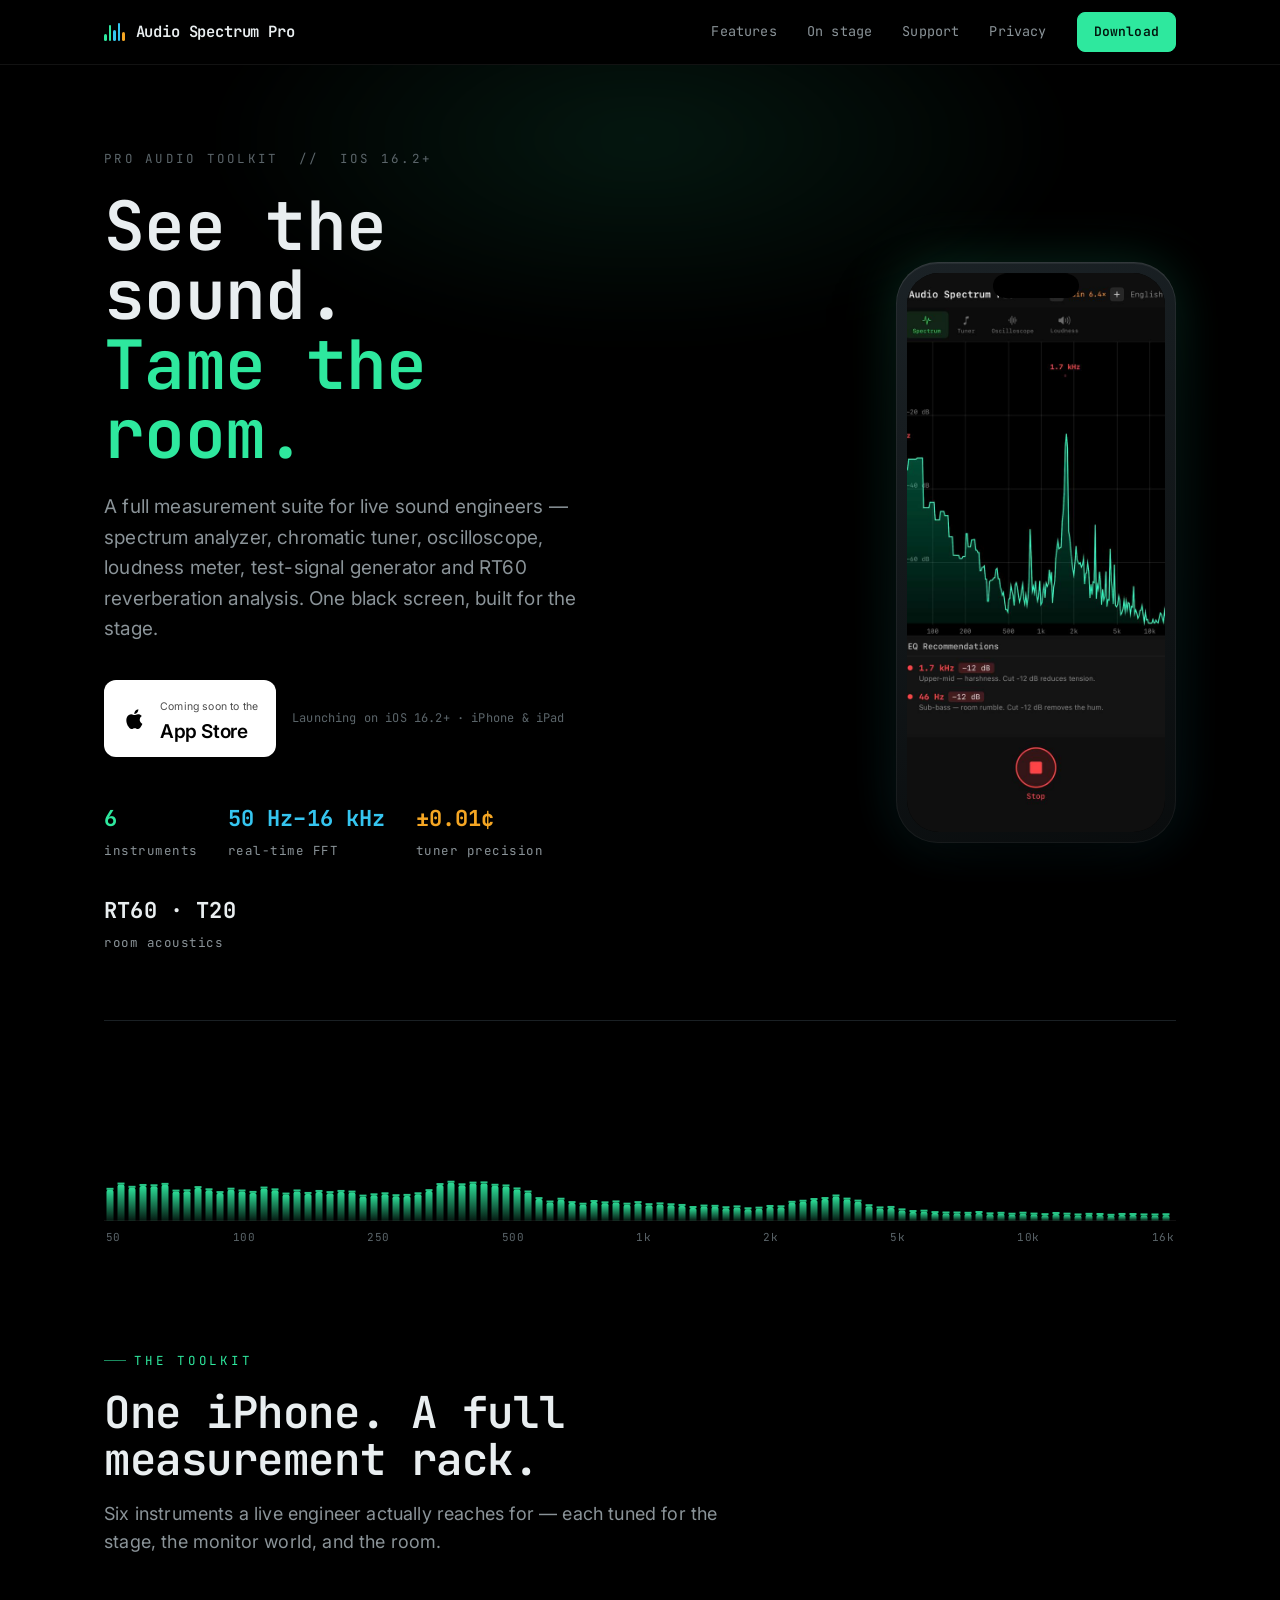
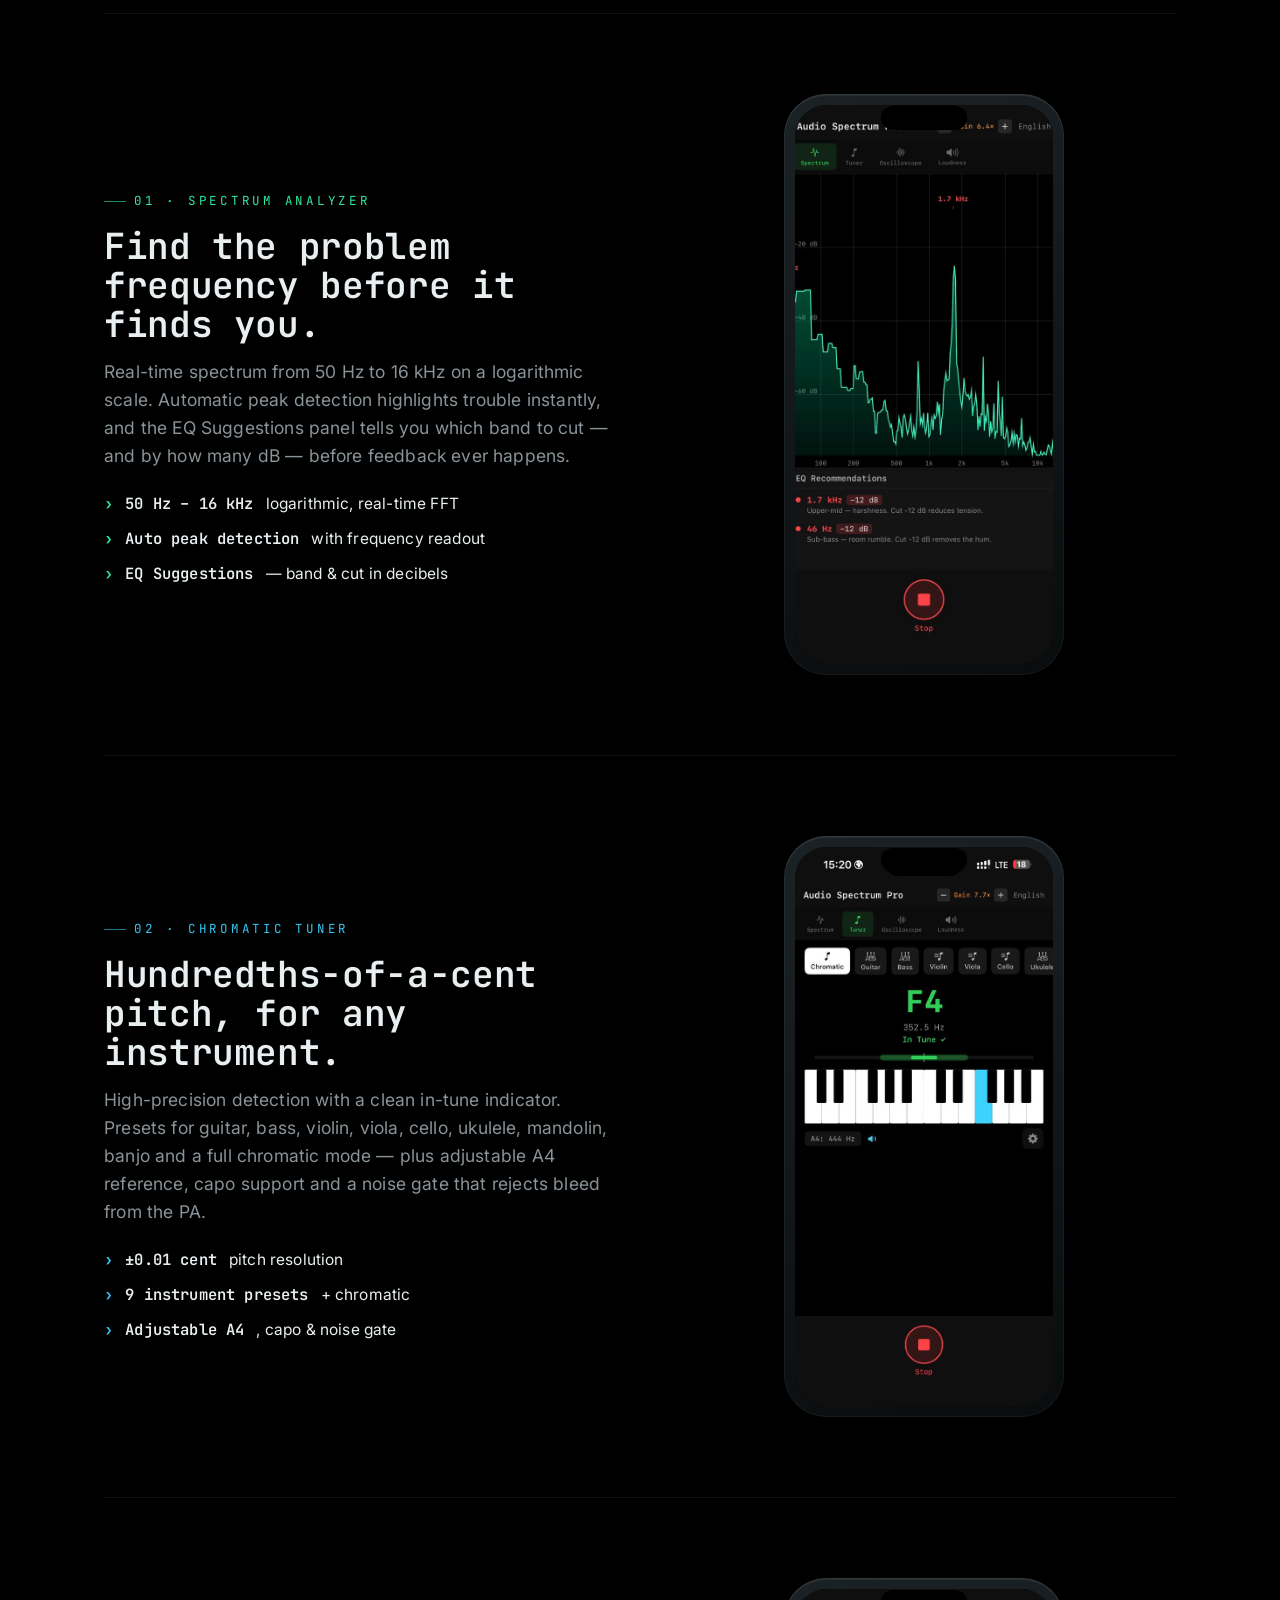
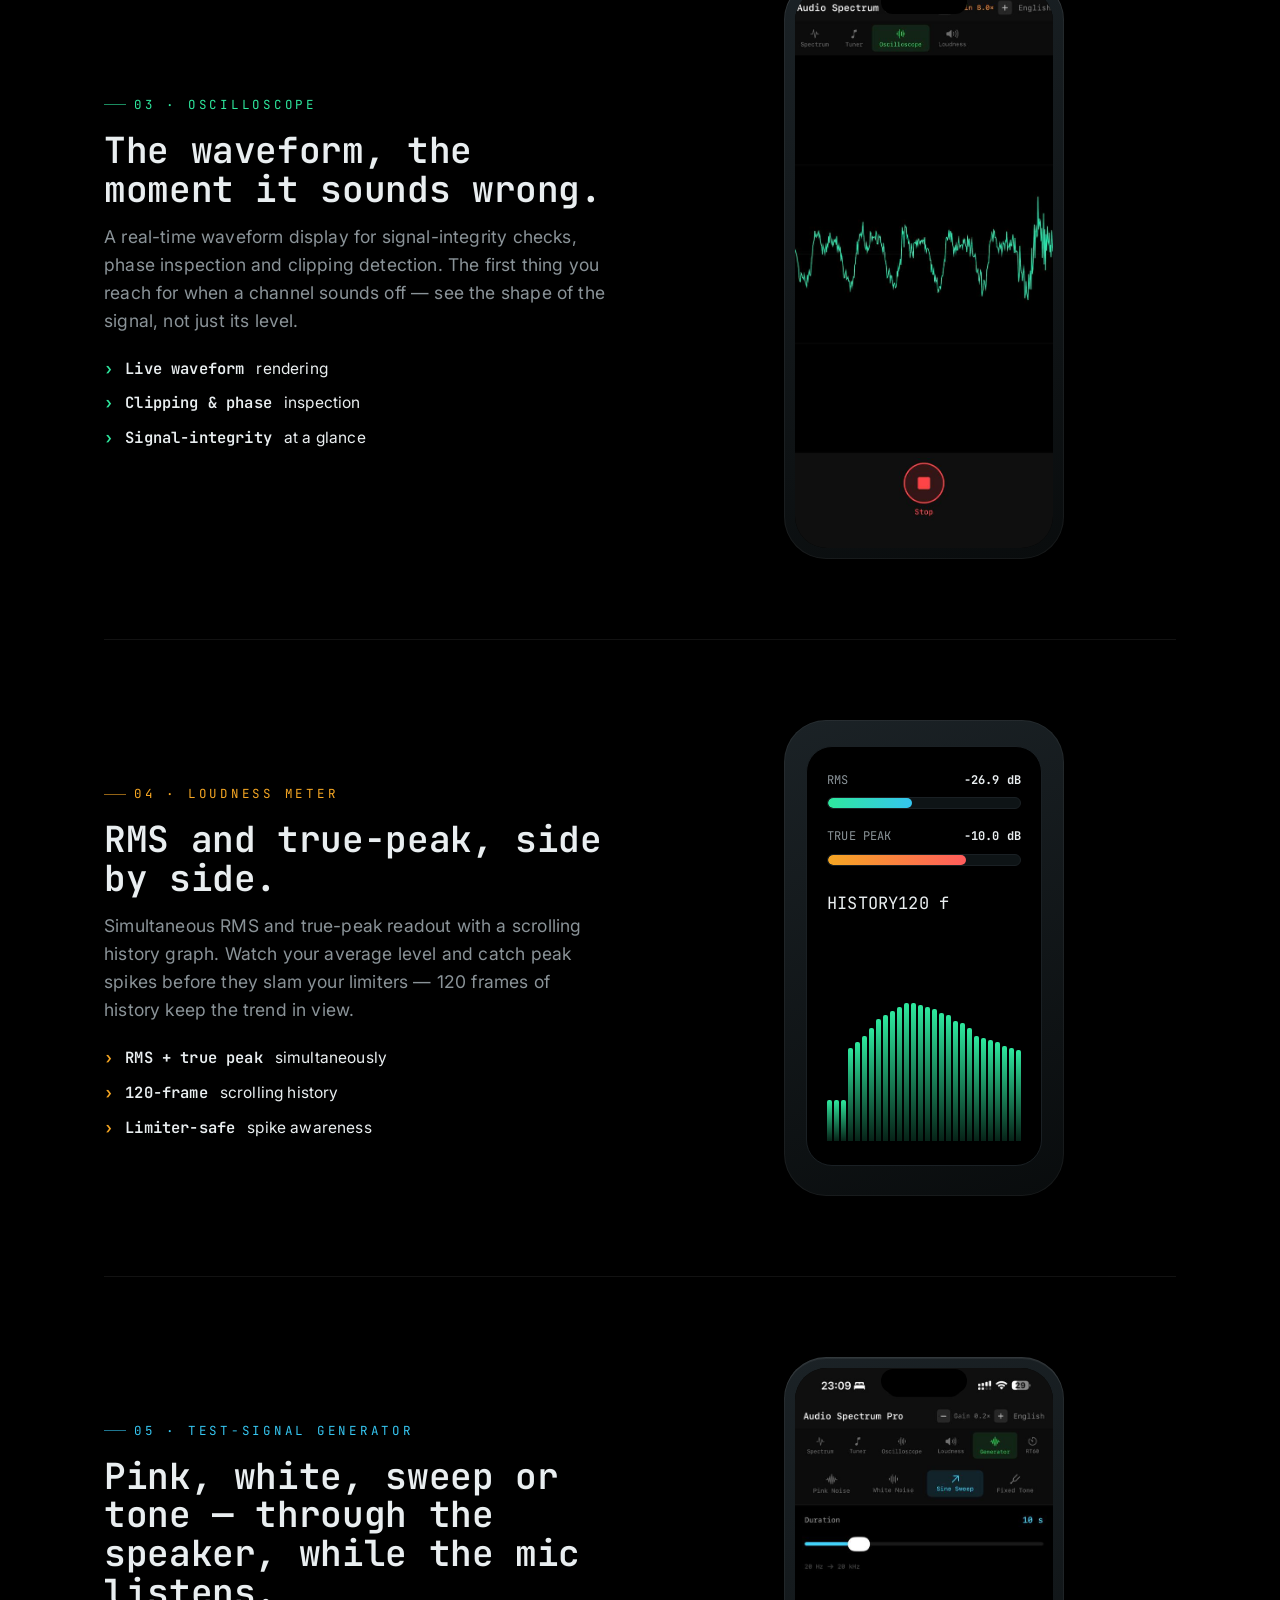
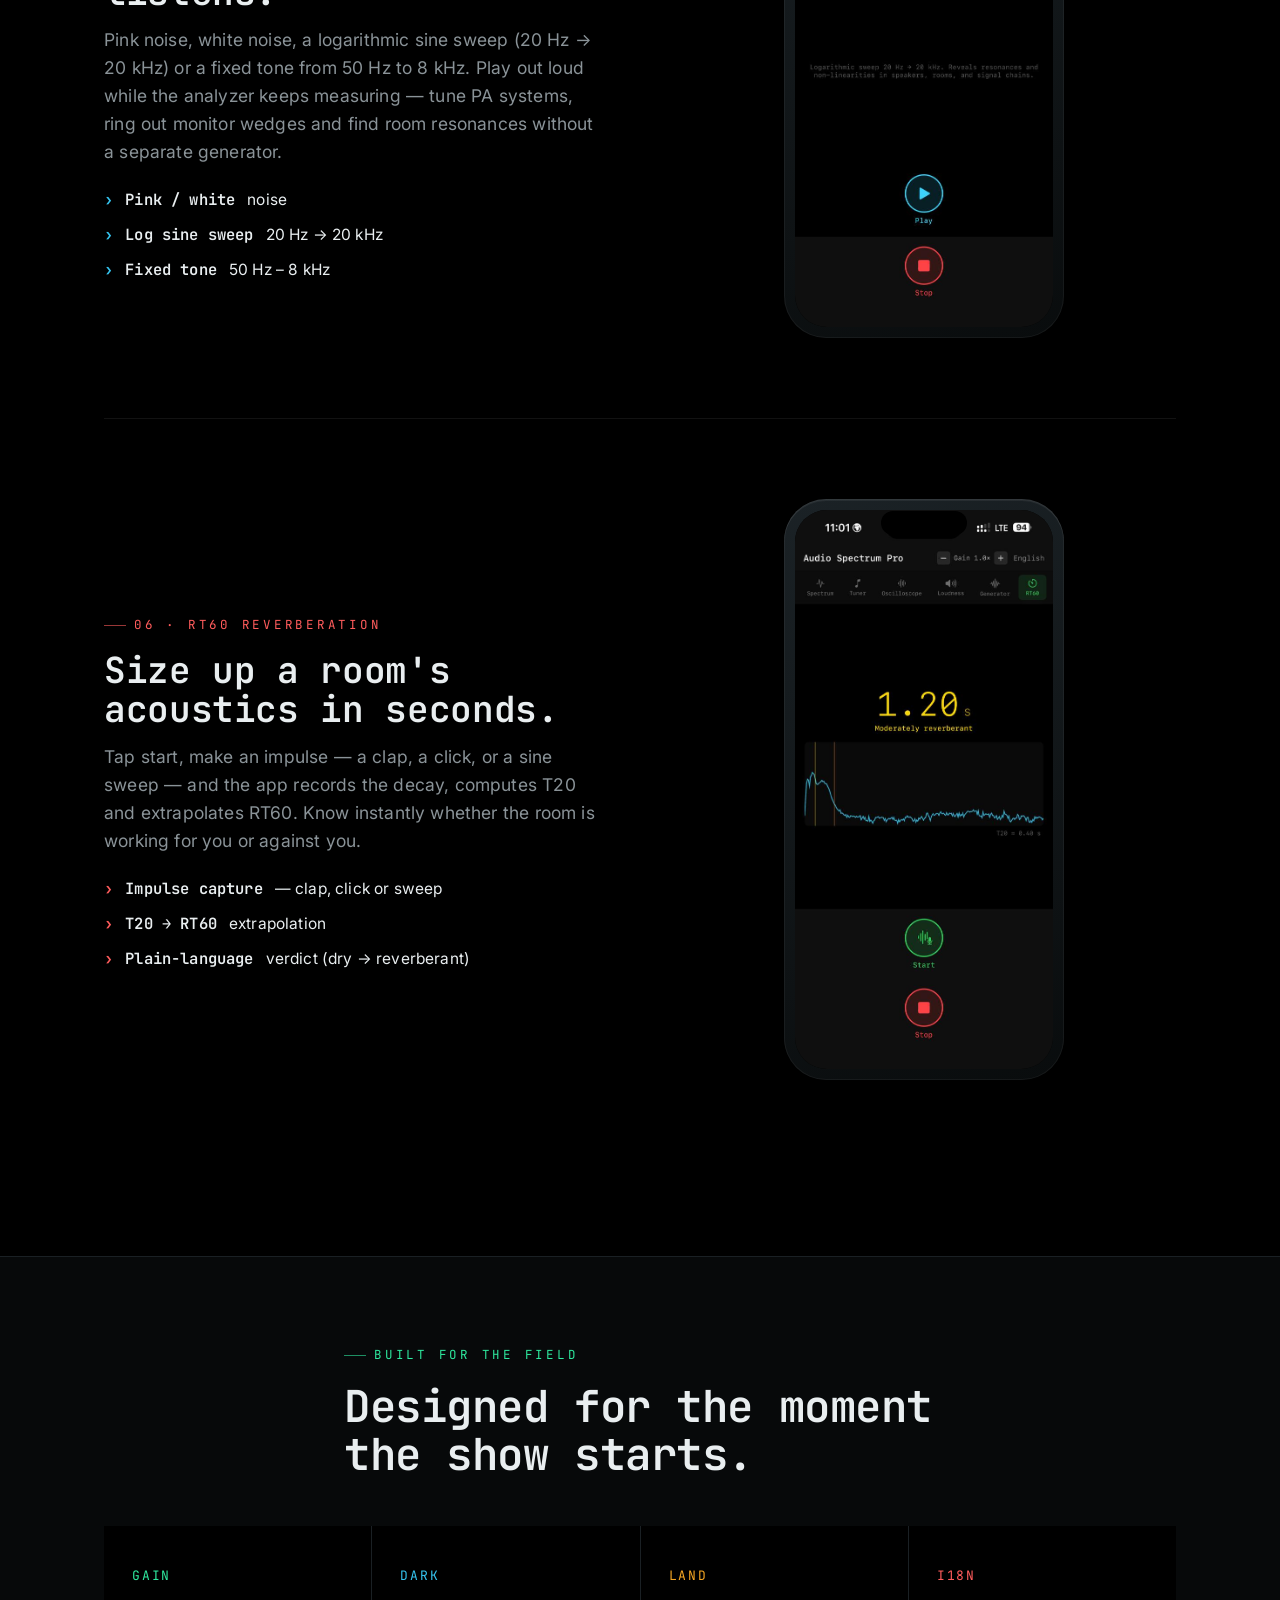
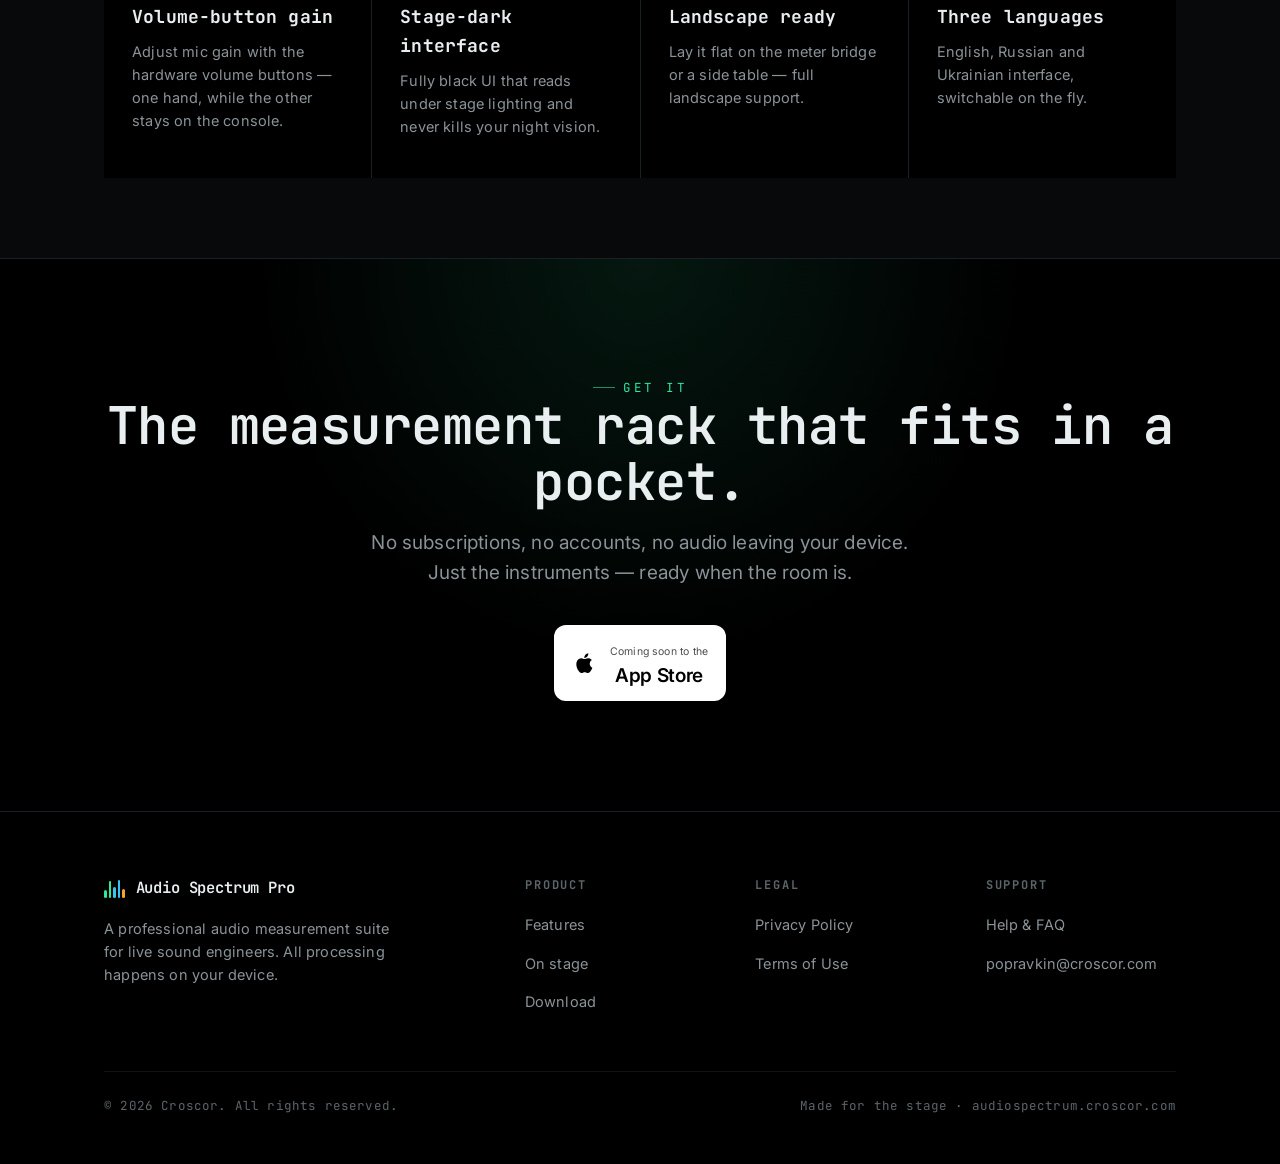
==== AppStore/site/index.html @ 5e408f9e "App Store v1.0 publishing state: VADMAX team ID, icon, mic description, metadata, landing site Co-Au" ====
<!DOCTYPE html>
<html lang="en">
<head>
<meta charset="UTF-8" />
<meta name="viewport" content="width=device-width, initial-scale=1" />
<title>Audio Spectrum Pro — measurement suite for live sound engineers</title>
<meta name="description" content="A full audio measurement suite on your iPhone: spectrum analyzer, chromatic tuner, oscilloscope, loudness meter, test-signal generator and RT60 reverberation analysis. Built for the stage." />
<meta name="theme-color" content="#000000" />
<link rel="canonical" href="https://audiospectrum.croscor.com/" />
<link rel="icon" href="assets/favicon.svg" type="image/svg+xml" />
<meta property="og:type" content="website" />
<meta property="og:title" content="Audio Spectrum Pro" />
<meta property="og:description" content="A full audio measurement suite on your iPhone — spectrum, tuner, oscilloscope, loudness, signal generator and RT60. Built for live sound." />
<meta property="og:url" content="https://audiospectrum.croscor.com/" />
<meta property="og:image" content="https://audiospectrum.croscor.com/assets/screens/spectrum.jpeg" />
<meta name="twitter:card" content="summary_large_image" />
<link rel="preconnect" href="https://fonts.googleapis.com" />
<link rel="preconnect" href="https://fonts.gstatic.com" crossorigin />
<link href="https://fonts.googleapis.com/css2?family=Inter:wght@400;500;600&family=JetBrains+Mono:wght@400;500;600;700&display=swap" rel="stylesheet" />
<link rel="stylesheet" href="assets/style.css" />
</head>
<body>

<header class="nav">
  <div class="wrap">
    <a class="brand" href="/">
      <span class="glyph" aria-hidden="true"><i></i><i></i><i></i><i></i><i></i></span>
      Audio Spectrum Pro
    </a>
    <nav class="nav-links">
      <a href="#features">Features</a>
      <a href="#field">On stage</a>
      <a href="support.html">Support</a>
      <a href="privacy.html">Privacy</a>
      <a class="nav-cta" href="#download">Download</a>
    </nav>
    <button class="nav-toggle" aria-label="Menu">≡</button>
  </div>
</header>

<!-- HERO -->
<section class="hero">
  <div class="hero-glow" aria-hidden="true"></div>
  <div class="wrap">
    <div class="hero-grid">
      <div class="reveal in">
        <div class="hero-tag mono">PRO AUDIO TOOLKIT &nbsp;//&nbsp; iOS 16.2+</div>
        <h1>See the sound.<br /><span class="accent">Tame the room.</span></h1>
        <p class="hero-sub">A full measurement suite for live sound engineers — spectrum analyzer, chromatic tuner, oscilloscope, loudness meter, test-signal generator and RT60 reverberation analysis. One black screen, built for the stage.</p>
        <div class="cta-row" id="download">
          <a class="badge-store" href="#" aria-label="Download on the App Store">
            <svg viewBox="0 0 24 24" fill="currentColor" aria-hidden="true"><path d="M16.36 12.78c-.02-2.3 1.88-3.4 1.96-3.46-1.07-1.56-2.73-1.78-3.32-1.8-1.41-.14-2.76.83-3.48.83-.72 0-1.82-.81-3-.79-1.54.02-2.96.9-3.75 2.28-1.6 2.78-.41 6.89 1.15 9.14.76 1.1 1.67 2.34 2.86 2.29 1.15-.05 1.58-.74 2.97-.74 1.39 0 1.78.74 3 .72 1.24-.02 2.02-1.12 2.78-2.23.88-1.28 1.24-2.52 1.26-2.58-.03-.01-2.41-.92-2.43-3.65zM14.12 6.0c.64-.78 1.07-1.86.95-2.94-.92.04-2.04.61-2.7 1.39-.59.69-1.11 1.79-.97 2.85 1.03.08 2.08-.52 2.72-1.3z"/></svg>
            <span><span class="bs-small">Coming soon to the</span><br /><span class="bs-big">App&nbsp;Store</span></span>
          </a>
          <span class="badge-note">Launching on iOS 16.2+ · iPhone &amp; iPad</span>
        </div>
        <div class="hero-stats">
          <div class="st"><b class="g">6</b><span>instruments</span></div>
          <div class="st"><b class="c">50 Hz–16 kHz</b><span>real-time FFT</span></div>
          <div class="st"><b class="a">±0.01¢</b><span>tuner precision</span></div>
          <div class="st"><b>RT60 · T20</b><span>room acoustics</span></div>
        </div>
      </div>
      <div class="hero-device reveal in">
        <div class="device glow">
          <span class="island" aria-hidden="true"></span>
          <div class="screen"><img src="assets/screens/spectrum.jpeg" alt="Audio Spectrum Pro spectrum analyzer with EQ recommendations" loading="eager" /></div>
        </div>
      </div>
    </div>

    <div class="hero-analyzer reveal in">
      <div class="analyzer-wrap">
        <canvas id="heroSpectrum" aria-hidden="true"></canvas>
        <div class="analyzer-axis mono">
          <span>50</span><span>100</span><span>250</span><span>500</span><span>1k</span><span>2k</span><span>5k</span><span>10k</span><span>16k</span>
        </div>
      </div>
    </div>
  </div>
</section>

<!-- FEATURES -->
<section class="section" id="features">
  <div class="wrap">
    <div class="section-head reveal">
      <span class="kicker">The toolkit</span>
      <h2>One iPhone. A full measurement rack.</h2>
      <p>Six instruments a live engineer actually reaches for — each tuned for the stage, the monitor world, and the room.</p>
    </div>
  </div>

  <div class="wrap">
    <!-- Spectrum -->
    <div class="feature reveal">
      <div class="feature-text">
        <span class="kicker">01 · Spectrum analyzer</span>
        <h3>Find the problem frequency before it finds you.</h3>
        <p>Real-time spectrum from 50&nbsp;Hz to 16&nbsp;kHz on a logarithmic scale. Automatic peak detection highlights trouble instantly, and the EQ&nbsp;Suggestions panel tells you which band to cut — and by how many dB — before feedback ever happens.</p>
        <ul class="spec-list">
          <li><b>50 Hz – 16 kHz</b> logarithmic, real-time FFT</li>
          <li><b>Auto peak detection</b> with frequency readout</li>
          <li><b>EQ Suggestions</b> — band &amp; cut in decibels</li>
        </ul>
      </div>
      <div class="feature-media"><div class="device"><span class="island"></span><div class="screen"><img src="assets/screens/spectrum.jpeg" alt="Spectrum analyzer with EQ recommendations" loading="lazy" /></div></div></div>
    </div>

    <!-- Tuner -->
    <div class="feature c reveal">
      <div class="feature-text">
        <span class="kicker cyan">02 · Chromatic tuner</span>
        <h3>Hundredths-of-a-cent pitch, for any instrument.</h3>
        <p>High-precision detection with a clean in-tune indicator. Presets for guitar, bass, violin, viola, cello, ukulele, mandolin, banjo and a full chromatic mode — plus adjustable A4 reference, capo support and a noise gate that rejects bleed from the PA.</p>
        <ul class="spec-list">
          <li><b>±0.01 cent</b> pitch resolution</li>
          <li><b>9 instrument presets</b> + chromatic</li>
          <li><b>Adjustable A4</b>, capo &amp; noise gate</li>
        </ul>
      </div>
      <div class="feature-media"><div class="device"><span class="island"></span><div class="screen"><img src="assets/screens/tuner.jpeg" alt="Chromatic tuner with piano keyboard" loading="lazy" /></div></div></div>
    </div>

    <!-- Oscilloscope -->
    <div class="feature reveal">
      <div class="feature-text">
        <span class="kicker">03 · Oscilloscope</span>
        <h3>The waveform, the moment it sounds wrong.</h3>
        <p>A real-time waveform display for signal-integrity checks, phase inspection and clipping detection. The first thing you reach for when a channel sounds off — see the shape of the signal, not just its level.</p>
        <ul class="spec-list">
          <li><b>Live waveform</b> rendering</li>
          <li><b>Clipping &amp; phase</b> inspection</li>
          <li><b>Signal-integrity</b> at a glance</li>
        </ul>
      </div>
      <div class="feature-media"><div class="device"><span class="island"></span><div class="screen"><img src="assets/screens/oscilloscope.jpeg" alt="Oscilloscope waveform" loading="lazy" /></div></div></div>
    </div>

    <!-- Loudness (built meter) -->
    <div class="feature a reveal">
      <div class="feature-text">
        <span class="kicker amber">04 · Loudness meter</span>
        <h3>RMS and true-peak, side by side.</h3>
        <p>Simultaneous RMS and true-peak readout with a scrolling history graph. Watch your average level and catch peak spikes before they slam your limiters — 120 frames of history keep the trend in view.</p>
        <ul class="spec-list">
          <li><b>RMS + true peak</b> simultaneously</li>
          <li><b>120-frame</b> scrolling history</li>
          <li><b>Limiter-safe</b> spike awareness</li>
        </ul>
      </div>
      <div class="feature-media">
        <div class="meter-card" id="loudMeter">
          <div class="meter-inner">
            <div class="meter-row">
              <div class="lbl mono"><span>RMS</span><b data-rms>−12.0 dB</b></div>
              <div class="bar-track"><div class="bar-fill rms"></div></div>
            </div>
            <div class="meter-row">
              <div class="lbl mono"><span>TRUE PEAK</span><b data-peak>−3.0 dB</b></div>
              <div class="bar-track"><div class="bar-fill peak"></div></div>
            </div>
            <div class="lbl mono" style="margin-top:6px"><span>HISTORY</span><span>120 f</span></div>
            <div class="history"></div>
          </div>
        </div>
      </div>
    </div>

    <!-- Generator -->
    <div class="feature c reveal">
      <div class="feature-text">
        <span class="kicker cyan">05 · Test-signal generator</span>
        <h3>Pink, white, sweep or tone — through the speaker, while the mic listens.</h3>
        <p>Pink noise, white noise, a logarithmic sine sweep (20&nbsp;Hz → 20&nbsp;kHz) or a fixed tone from 50&nbsp;Hz to 8&nbsp;kHz. Play out loud while the analyzer keeps measuring — tune PA systems, ring out monitor wedges and find room resonances without a separate generator.</p>
        <ul class="spec-list">
          <li><b>Pink / white</b> noise</li>
          <li><b>Log sine sweep</b> 20 Hz → 20 kHz</li>
          <li><b>Fixed tone</b> 50 Hz – 8 kHz</li>
        </ul>
      </div>
      <div class="feature-media"><div class="device"><span class="island"></span><div class="screen"><img src="assets/screens/generator.jpeg" alt="Test-signal generator, sine sweep" loading="lazy" /></div></div></div>
    </div>

    <!-- RT60 -->
    <div class="feature r reveal">
      <div class="feature-text">
        <span class="kicker red">06 · RT60 reverberation</span>
        <h3>Size up a room's acoustics in seconds.</h3>
        <p>Tap start, make an impulse — a clap, a click, or a sine sweep — and the app records the decay, computes T20 and extrapolates RT60. Know instantly whether the room is working for you or against you.</p>
        <ul class="spec-list">
          <li><b>Impulse capture</b> — clap, click or sweep</li>
          <li><b>T20 → RT60</b> extrapolation</li>
          <li><b>Plain-language</b> verdict (dry → reverberant)</li>
        </ul>
      </div>
      <div class="feature-media"><div class="device"><span class="island"></span><div class="screen"><img src="assets/screens/rt60.jpeg" alt="RT60 reverberation decay curve" loading="lazy" /></div></div></div>
    </div>
  </div>
</section>

<!-- FIELD STRIP -->
<section class="field" id="field">
  <div class="wrap section-head reveal" style="padding-top:80px;margin-bottom:0">
    <span class="kicker">Built for the field</span>
    <h2 style="margin-bottom:0">Designed for the moment the show starts.</h2>
  </div>
  <div class="wrap" style="padding-bottom:80px;padding-top:48px">
    <div class="field-grid reveal">
      <div class="field-cell">
        <span class="ic">Gain</span>
        <h4>Volume-button gain</h4>
        <p>Adjust mic gain with the hardware volume buttons — one hand, while the other stays on the console.</p>
      </div>
      <div class="field-cell">
        <span class="ic">Dark</span>
        <h4>Stage-dark interface</h4>
        <p>Fully black UI that reads under stage lighting and never kills your night vision.</p>
      </div>
      <div class="field-cell">
        <span class="ic">Land</span>
        <h4>Landscape ready</h4>
        <p>Lay it flat on the meter bridge or a side table — full landscape support.</p>
      </div>
      <div class="field-cell">
        <span class="ic">i18n</span>
        <h4>Three languages</h4>
        <p>English, Russian and Ukrainian interface, switchable on the fly.</p>
      </div>
    </div>
  </div>
</section>

<!-- CTA -->
<section class="cta">
  <div class="wrap reveal">
    <span class="kicker" style="justify-content:center">Get it</span>
    <h2>The measurement rack that fits in a pocket.</h2>
    <p>No subscriptions, no accounts, no audio leaving your device. Just the instruments — ready when the room is.</p>
    <div class="cta-row" style="justify-content:center">
      <a class="badge-store" href="#" aria-label="Download on the App Store">
        <svg viewBox="0 0 24 24" fill="currentColor" aria-hidden="true"><path d="M16.36 12.78c-.02-2.3 1.88-3.4 1.96-3.46-1.07-1.56-2.73-1.78-3.32-1.8-1.41-.14-2.76.83-3.48.83-.72 0-1.82-.81-3-.79-1.54.02-2.96.9-3.75 2.28-1.6 2.78-.41 6.89 1.15 9.14.76 1.1 1.67 2.34 2.86 2.29 1.15-.05 1.58-.74 2.97-.74 1.39 0 1.78.74 3 .72 1.24-.02 2.02-1.12 2.78-2.23.88-1.28 1.24-2.52 1.26-2.58-.03-.01-2.41-.92-2.43-3.65zM14.12 6.0c.64-.78 1.07-1.86.95-2.94-.92.04-2.04.61-2.7 1.39-.59.69-1.11 1.79-.97 2.85 1.03.08 2.08-.52 2.72-1.3z"/></svg>
        <span><span class="bs-small">Coming soon to the</span><br /><span class="bs-big">App&nbsp;Store</span></span>
      </a>
    </div>
  </div>
</section>

<!-- FOOTER -->
<footer class="footer">
  <div class="wrap">
    <div class="footer-grid">
      <div>
        <a class="brand" href="/"><span class="glyph" aria-hidden="true"><i></i><i></i><i></i><i></i><i></i></span> Audio Spectrum Pro</a>
        <p class="footer-about">A professional audio measurement suite for live sound engineers. All processing happens on your device.</p>
      </div>
      <div>
        <h5>Product</h5>
        <ul>
          <li><a href="#features">Features</a></li>
          <li><a href="#field">On stage</a></li>
          <li><a href="#download">Download</a></li>
        </ul>
      </div>
      <div>
        <h5>Legal</h5>
        <ul>
          <li><a href="privacy.html">Privacy Policy</a></li>
          <li><a href="terms.html">Terms of Use</a></li>
        </ul>
      </div>
      <div>
        <h5>Support</h5>
        <ul>
          <li><a href="support.html">Help &amp; FAQ</a></li>
          <li><a href="mailto:popravkin@croscor.com">popravkin@croscor.com</a></li>
        </ul>
      </div>
    </div>
    <div class="footer-bottom">
      <span>© <span id="yr">2026</span> Croscor. All rights reserved.</span>
      <span>Made for the stage · audiospectrum.croscor.com</span>
    </div>
  </div>
</footer>

<script src="assets/app.js" defer></script>
</body>
</html>
---- AppStore/site/assets/style.css ----
/* Audio Spectrum Pro — landing
   Dark "instrument" aesthetic mirroring the app:
   pure black, monospace headings, neon data-viz palette. */

:root {
  --bg: #000000;
  --bg-soft: #07090a;
  --panel: #0c1012;
  --panel-2: #0f1416;
  --line: #1a2024;
  --line-soft: rgba(255, 255, 255, 0.07);
  --text: #e9eef0;
  --muted: #8a9398;
  --faint: #5b656a;
  --green: #2ee89e;
  --cyan: #35c5f0;
  --amber: #f5a623;
  --red: #ff5c5c;
  --mono: "JetBrains Mono", ui-monospace, SFMono-Regular, Menlo, Consolas, monospace;
  --sans: "Inter", -apple-system, BlinkMacSystemFont, "Segoe UI", Roboto, system-ui, sans-serif;
  --maxw: 1120px;
}

* { box-sizing: border-box; }

html { scroll-behavior: smooth; -webkit-text-size-adjust: 100%; }

body {
  margin: 0;
  background: var(--bg);
  color: var(--text);
  font-family: var(--sans);
  font-size: 17px;
  line-height: 1.6;
  letter-spacing: 0.01em;
  -webkit-font-smoothing: antialiased;
  text-rendering: optimizeLegibility;
  overflow-x: hidden;
}

a { color: inherit; text-decoration: none; }

img { max-width: 100%; display: block; }

::selection { background: rgba(46, 232, 158, 0.25); color: #fff; }

/* ---------- layout helpers ---------- */
.wrap { width: 100%; max-width: var(--maxw); margin: 0 auto; padding: 0 24px; }

.mono { font-family: var(--mono); }

.kicker {
  font-family: var(--mono);
  font-size: 12.5px;
  letter-spacing: 0.22em;
  text-transform: uppercase;
  color: var(--green);
  display: inline-flex;
  align-items: center;
  gap: 8px;
}
.kicker::before {
  content: "";
  width: 22px; height: 1px;
  background: currentColor;
  opacity: 0.6;
}
.kicker.cyan { color: var(--cyan); }
.kicker.amber { color: var(--amber); }
.kicker.red { color: var(--red); }

h1, h2, h3 { font-family: var(--mono); font-weight: 600; letter-spacing: -0.01em; line-height: 1.08; margin: 0; }

.section { padding: 96px 0; position: relative; }
.section-head { max-width: 640px; margin-bottom: 56px; }
.section-head h2 { font-size: clamp(28px, 4.2vw, 44px); margin: 18px 0 16px; }
.section-head p { color: var(--muted); font-size: 18px; margin: 0; }

.divider { height: 1px; background: var(--line); border: 0; margin: 0; }

/* ---------- nav ---------- */
.nav {
  position: sticky; top: 0; z-index: 50;
  background: rgba(0, 0, 0, 0.72);
  backdrop-filter: saturate(140%) blur(14px);
  -webkit-backdrop-filter: saturate(140%) blur(14px);
  border-bottom: 1px solid var(--line-soft);
}
.nav .wrap { display: flex; align-items: center; justify-content: space-between; height: 64px; }
.brand { display: flex; align-items: center; gap: 11px; font-family: var(--mono); font-weight: 600; font-size: 15.5px; letter-spacing: -0.01em; }
.brand .glyph { display: inline-flex; align-items: flex-end; gap: 2px; height: 18px; }
.brand .glyph i {
  width: 2.5px; border-radius: 2px; background: var(--green);
  animation: brandbars 1.4s ease-in-out infinite;
}
.brand .glyph i:nth-child(1){ height: 40%; animation-delay: 0s; background: var(--green);}
.brand .glyph i:nth-child(2){ height: 90%; animation-delay: .15s; background: var(--green);}
.brand .glyph i:nth-child(3){ height: 60%; animation-delay: .3s; background: var(--cyan);}
.brand .glyph i:nth-child(4){ height: 100%; animation-delay: .45s; background: var(--cyan);}
.brand .glyph i:nth-child(5){ height: 50%; animation-delay: .6s; background: var(--amber);}
@keyframes brandbars { 0%,100%{ transform: scaleY(.55);} 50%{ transform: scaleY(1);} }

.nav-links { display: flex; align-items: center; gap: 30px; font-family: var(--mono); font-size: 13.5px; }
.nav-links a { color: var(--muted); transition: color .18s ease; }
.nav-links a:hover { color: var(--text); }
.nav-cta {
  font-family: var(--mono); font-size: 13px; padding: 9px 16px; border-radius: 8px;
  background: var(--green); color: #00140c !important; font-weight: 600;
  border: 1px solid var(--green); transition: transform .15s ease, box-shadow .2s ease;
}
.nav-cta:hover { transform: translateY(-1px); box-shadow: 0 8px 26px -8px rgba(46,232,158,.55); }
.nav-toggle { display: none; }

/* ---------- hero ---------- */
.hero { position: relative; padding: 84px 0 0; overflow: hidden; }
.hero-grid {
  display: grid; grid-template-columns: 1.05fr 0.95fr; gap: 56px; align-items: center;
  position: relative; z-index: 2;
}
.hero h1 { font-size: clamp(36px, 6vw, 68px); line-height: 1.02; }
.hero h1 .accent { color: var(--green); }
.hero h1 .accent2 { color: var(--cyan); }
.hero-sub { color: var(--muted); font-size: 19px; max-width: 520px; margin: 24px 0 0; }
.hero-tag { font-family: var(--mono); font-size: 12.5px; letter-spacing: .18em; text-transform: uppercase; color: var(--faint); margin-bottom: 22px; }

.cta-row { display: flex; align-items: center; gap: 16px; margin-top: 36px; flex-wrap: wrap; }
.badge-store {
  display: inline-flex; align-items: center; gap: 12px;
  background: #fff; color: #000; padding: 11px 18px; border-radius: 12px;
  font-family: var(--sans); transition: transform .15s ease, box-shadow .2s ease;
}
.badge-store:hover { transform: translateY(-2px); box-shadow: 0 14px 40px -14px rgba(255,255,255,.35); }
.badge-store svg { width: 26px; height: 26px; }
.badge-store .bs-small { font-size: 10.5px; line-height: 1; opacity: .7; }
.badge-store .bs-big { font-size: 19px; font-weight: 600; line-height: 1.1; letter-spacing: -0.02em; }
.badge-note { font-family: var(--mono); font-size: 12px; color: var(--faint); }

.hero-stats { display: flex; gap: 30px; margin-top: 44px; flex-wrap: wrap; }
.hero-stats .st { }
.hero-stats .st b { font-family: var(--mono); font-size: 22px; color: var(--text); display: block; }
.hero-stats .st span { font-size: 12.5px; color: var(--muted); font-family: var(--mono); letter-spacing: .04em; }
.hero-stats .st b.g { color: var(--green);} .hero-stats .st b.c { color: var(--cyan);} .hero-stats .st b.a { color: var(--amber);}

/* hero device */
.hero-device { justify-self: end; }

/* full-bleed animated spectrum at bottom of hero */
.hero-analyzer {
  position: relative; z-index: 2; margin-top: 64px;
  border-top: 1px solid var(--line);
  padding-top: 0;
}
.analyzer-wrap { position: relative; }
canvas#heroSpectrum { display: block; width: 100%; height: 200px; }
.analyzer-axis {
  display: flex; justify-content: space-between;
  font-family: var(--mono); font-size: 11px; color: var(--faint);
  padding: 8px 2px 0; letter-spacing: .04em;
}
.hero-glow {
  position: absolute; z-index: 1; top: -10%; left: 50%; transform: translateX(-50%);
  width: 80vw; height: 480px; pointer-events: none;
  background: radial-gradient(60% 60% at 50% 40%, rgba(46,232,158,.10), transparent 70%);
  filter: blur(20px);
}

/* ---------- device frame ---------- */
.device {
  position: relative; width: 280px; max-width: 78vw;
  border-radius: 42px; padding: 11px;
  background: linear-gradient(160deg, #1b2226, #090c0d);
  box-shadow: 0 40px 90px -30px rgba(0,0,0,.9), 0 0 0 1px rgba(255,255,255,.05) inset, 0 2px 0 rgba(255,255,255,.06) inset;
}
.device .screen {
  position: relative; border-radius: 32px; overflow: hidden; background: #000;
  aspect-ratio: 9 / 19.5;
}
.device .screen img { width: 100%; height: 100%; object-fit: cover; object-position: top center; }
.device .island {
  position: absolute; top: 12px; left: 50%; transform: translateX(-50%);
  width: 86px; height: 24px; background: #000; border-radius: 14px; z-index: 3;
}
.device.glow::after {
  content: ""; position: absolute; inset: -2px; border-radius: 44px; z-index: -1;
  background: linear-gradient(160deg, rgba(46,232,158,.5), rgba(53,197,240,.35));
  filter: blur(26px); opacity: .35;
}

/* ---------- feature rows ---------- */
.feature {
  display: grid; grid-template-columns: 1fr 1fr; gap: 64px; align-items: center;
  padding: 80px 0; border-top: 1px solid var(--line-soft);
}
.feature:nth-child(even) .feature-media { order: 2; }
.feature-text h3 { font-size: clamp(26px, 3.4vw, 36px); margin: 16px 0 14px; }
.feature-text p { color: var(--muted); font-size: 17.5px; margin: 0 0 22px; }
.spec-list { list-style: none; padding: 0; margin: 0; display: grid; gap: 10px; }
.spec-list li { display: flex; gap: 12px; align-items: baseline; font-size: 15.5px; color: var(--text); }
.spec-list li::before {
  content: "›"; color: var(--green); font-family: var(--mono); font-weight: 700;
  flex: none;
}
.spec-list li b { font-family: var(--mono); font-weight: 600; }
.feature.c .spec-list li::before { color: var(--cyan); }
.feature.a .spec-list li::before { color: var(--amber); }
.feature.r .spec-list li::before { color: var(--red); }

.feature-media { display: flex; justify-content: center; }

/* loudness meter (built, since no screenshot) */
.meter-card {
  width: 280px; max-width: 78vw; border-radius: 42px; padding: 26px 22px 30px;
  background: linear-gradient(160deg, #1b2226, #090c0d);
  box-shadow: 0 40px 90px -30px rgba(0,0,0,.9), 0 0 0 1px rgba(255,255,255,.05) inset;
}
.meter-inner {
  background: #000; border-radius: 26px; padding: 24px 20px; aspect-ratio: 9/16;
  display: flex; flex-direction: column; gap: 18px;
  border: 1px solid var(--line);
}
.meter-row { }
.meter-row .lbl { display: flex; justify-content: space-between; font-family: var(--mono); font-size: 12px; color: var(--muted); margin-bottom: 7px; }
.meter-row .lbl b { color: var(--text); }
.bar-track { height: 12px; border-radius: 6px; background: #0e1416; overflow: hidden; border: 1px solid var(--line); }
.bar-fill { height: 100%; width: 40%; border-radius: 6px; transition: width .12s linear; }
.bar-fill.rms { background: linear-gradient(90deg, var(--green), var(--cyan)); }
.bar-fill.peak { background: linear-gradient(90deg, var(--amber), var(--red)); }
.history { flex: 1; display: flex; align-items: flex-end; gap: 2px; min-height: 120px; }
.history i { flex: 1; background: linear-gradient(180deg, var(--green), rgba(46,232,158,.15)); border-radius: 2px 2px 0 0; height: 20%; }

/* ---------- field strip ---------- */
.field { background: var(--bg-soft); border-top: 1px solid var(--line); border-bottom: 1px solid var(--line); }
.field-grid { display: grid; grid-template-columns: repeat(4, 1fr); gap: 1px; background: var(--line); }
.field-cell { background: var(--bg); padding: 40px 28px; }
.field-cell .ic { font-family: var(--mono); color: var(--green); font-size: 13px; letter-spacing: .14em; text-transform: uppercase; margin-bottom: 16px; display: block; }
.field-cell h4 { font-family: var(--mono); font-size: 18px; margin: 0 0 8px; }
.field-cell p { color: var(--muted); font-size: 14.5px; margin: 0; }
.field-cell:nth-child(2) .ic { color: var(--cyan); }
.field-cell:nth-child(3) .ic { color: var(--amber); }
.field-cell:nth-child(4) .ic { color: var(--red); }

/* ---------- CTA ---------- */
.cta {
  text-align: center; padding: 110px 0;
  background:
    radial-gradient(50% 120% at 50% 0%, rgba(46,232,158,.10), transparent 60%),
    var(--bg);
}
.cta h2 { font-size: clamp(30px, 5vw, 52px); margin-bottom: 18px; }
.cta p { color: var(--muted); font-size: 19px; max-width: 540px; margin: 0 auto 36px; }

/* ---------- footer ---------- */
.footer { border-top: 1px solid var(--line); padding: 64px 0 48px; background: var(--bg); }
.footer-grid { display: grid; grid-template-columns: 2fr 1fr 1fr 1fr; gap: 40px; }
.footer .brand { margin-bottom: 16px; }
.footer-about { color: var(--muted); font-size: 14.5px; max-width: 300px; }
.footer h5 { font-family: var(--mono); font-size: 12px; letter-spacing: .16em; text-transform: uppercase; color: var(--faint); margin: 0 0 16px; }
.footer ul { list-style: none; padding: 0; margin: 0; display: grid; gap: 11px; }
.footer ul a { color: var(--muted); font-size: 14.5px; transition: color .16s ease; }
.footer ul a:hover { color: var(--green); }
.footer-bottom {
  display: flex; justify-content: space-between; align-items: center; flex-wrap: wrap; gap: 12px;
  margin-top: 56px; padding-top: 24px; border-top: 1px solid var(--line-soft);
  font-family: var(--mono); font-size: 12.5px; color: var(--faint);
}

/* ---------- legal / content pages ---------- */
.page-head { padding: 80px 0 44px; border-bottom: 1px solid var(--line); }
.page-head h1 { font-size: clamp(30px, 5vw, 48px); margin-bottom: 14px; }
.page-head .meta { font-family: var(--mono); font-size: 13px; color: var(--faint); }
.langbar { display: flex; gap: 8px; margin-top: 26px; }
.langbar button {
  font-family: var(--mono); font-size: 12.5px; padding: 7px 14px; border-radius: 8px;
  background: var(--panel); color: var(--muted); border: 1px solid var(--line); cursor: pointer;
  transition: all .15s ease;
}
.langbar button.active { background: var(--green); color: #00140c; border-color: var(--green); font-weight: 600; }
.langbar button:hover:not(.active) { color: var(--text); border-color: #2a3338; }

.prose { padding: 56px 0 100px; max-width: 760px; }
.prose h2 { font-size: 22px; margin: 40px 0 14px; color: var(--text); }
.prose h2:first-child { margin-top: 0; }
.prose p, .prose li { color: #c4ccd0; font-size: 16.5px; }
.prose ul { padding-left: 22px; display: grid; gap: 8px; }
.prose a { color: var(--green); border-bottom: 1px solid rgba(46,232,158,.35); }
.prose strong { color: var(--text); }
.prose .card {
  background: var(--panel); border: 1px solid var(--line); border-radius: 14px;
  padding: 22px 24px; margin: 24px 0;
}
.lang-block { display: none; }
.lang-block.active { display: block; }

.faq { display: grid; gap: 14px; }
.faq details {
  background: var(--panel); border: 1px solid var(--line); border-radius: 14px; padding: 4px 22px;
}
.faq summary {
  cursor: pointer; padding: 18px 0; font-family: var(--mono); font-size: 16px; color: var(--text);
  list-style: none; display: flex; justify-content: space-between; align-items: center;
}
.faq summary::-webkit-details-marker { display: none; }
.faq summary::after { content: "+"; color: var(--green); font-family: var(--mono); font-size: 22px; }
.faq details[open] summary::after { content: "−"; }
.faq details p { color: var(--muted); margin: 0 0 18px; font-size: 15.5px; }

.contact-card {
  background: var(--panel); border: 1px solid var(--line); border-radius: 16px;
  padding: 32px; margin: 30px 0; display: flex; gap: 20px; align-items: center; flex-wrap: wrap;
}
.contact-card .big { font-family: var(--mono); font-size: 22px; color: var(--green); }

/* ---------- reveal ---------- */
.reveal { opacity: 0; transform: translateY(22px); transition: opacity .7s ease, transform .7s cubic-bezier(.2,.7,.2,1); }
.reveal.in { opacity: 1; transform: none; }

/* ---------- responsive ---------- */
@media (max-width: 900px) {
  .hero-grid { grid-template-columns: 1fr; gap: 40px; }
  .hero-device { justify-self: center; order: -1; }
  .feature { grid-template-columns: 1fr; gap: 34px; padding: 60px 0; }
  .feature:nth-child(even) .feature-media { order: -1; }
  .feature-media { order: -1; }
  .field-grid { grid-template-columns: repeat(2, 1fr); }
  .footer-grid { grid-template-columns: 1fr 1fr; gap: 32px; }
  .nav-links { display: none; }
  .nav-links.open {
    display: flex; position: absolute; top: 64px; left: 0; right: 0; flex-direction: column;
    background: #000; border-bottom: 1px solid var(--line); padding: 20px 24px; gap: 18px;
  }
  .nav-toggle { display: inline-flex; background: none; border: 1px solid var(--line); color: var(--text);
    border-radius: 8px; padding: 8px 11px; font-family: var(--mono); cursor: pointer; }
}
@media (max-width: 540px) {
  body { font-size: 16px; }
  .section { padding: 70px 0; }
  .field-grid { grid-template-columns: 1fr; }
  .footer-grid { grid-template-columns: 1fr; }
  .hero-stats { gap: 22px; }
}

@media (prefers-reduced-motion: reduce) {
  *, *::before, *::after { animation: none !important; transition: none !important; scroll-behavior: auto !important; }
  .reveal { opacity: 1; transform: none; }
}
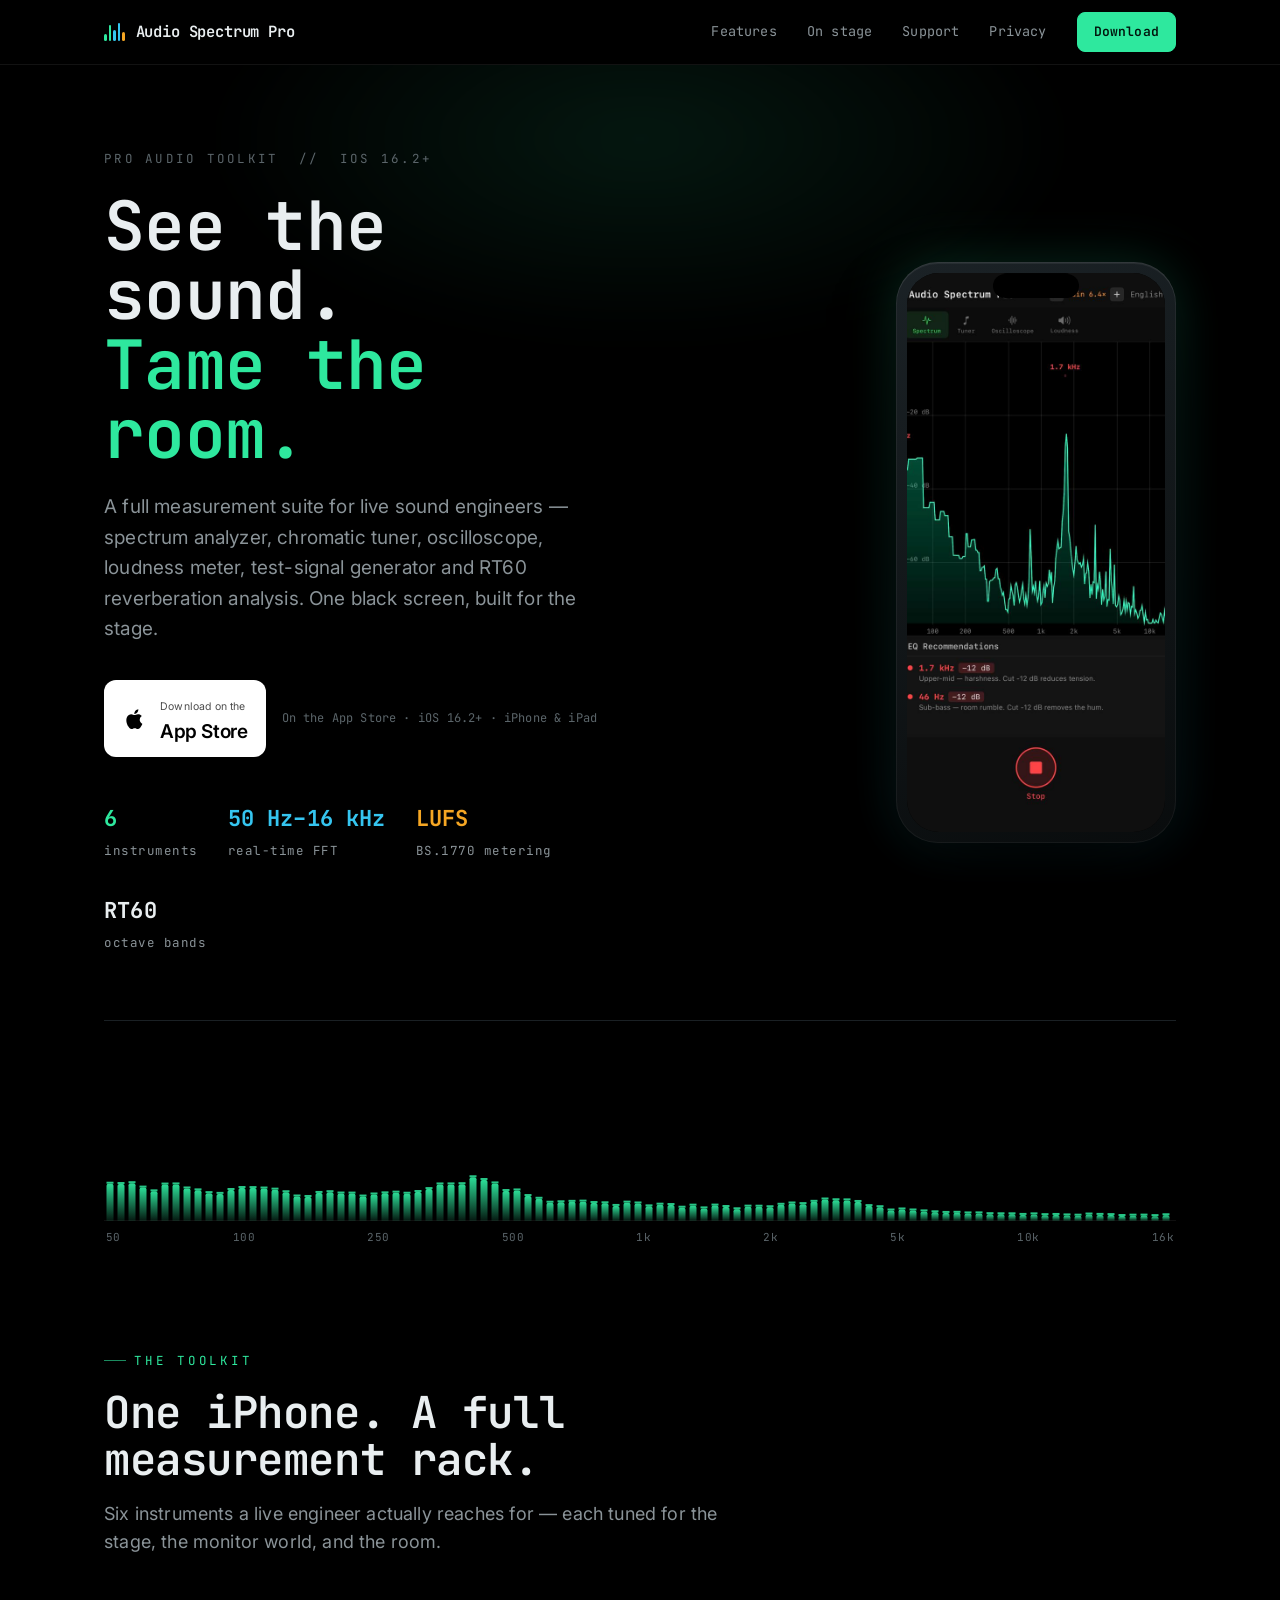
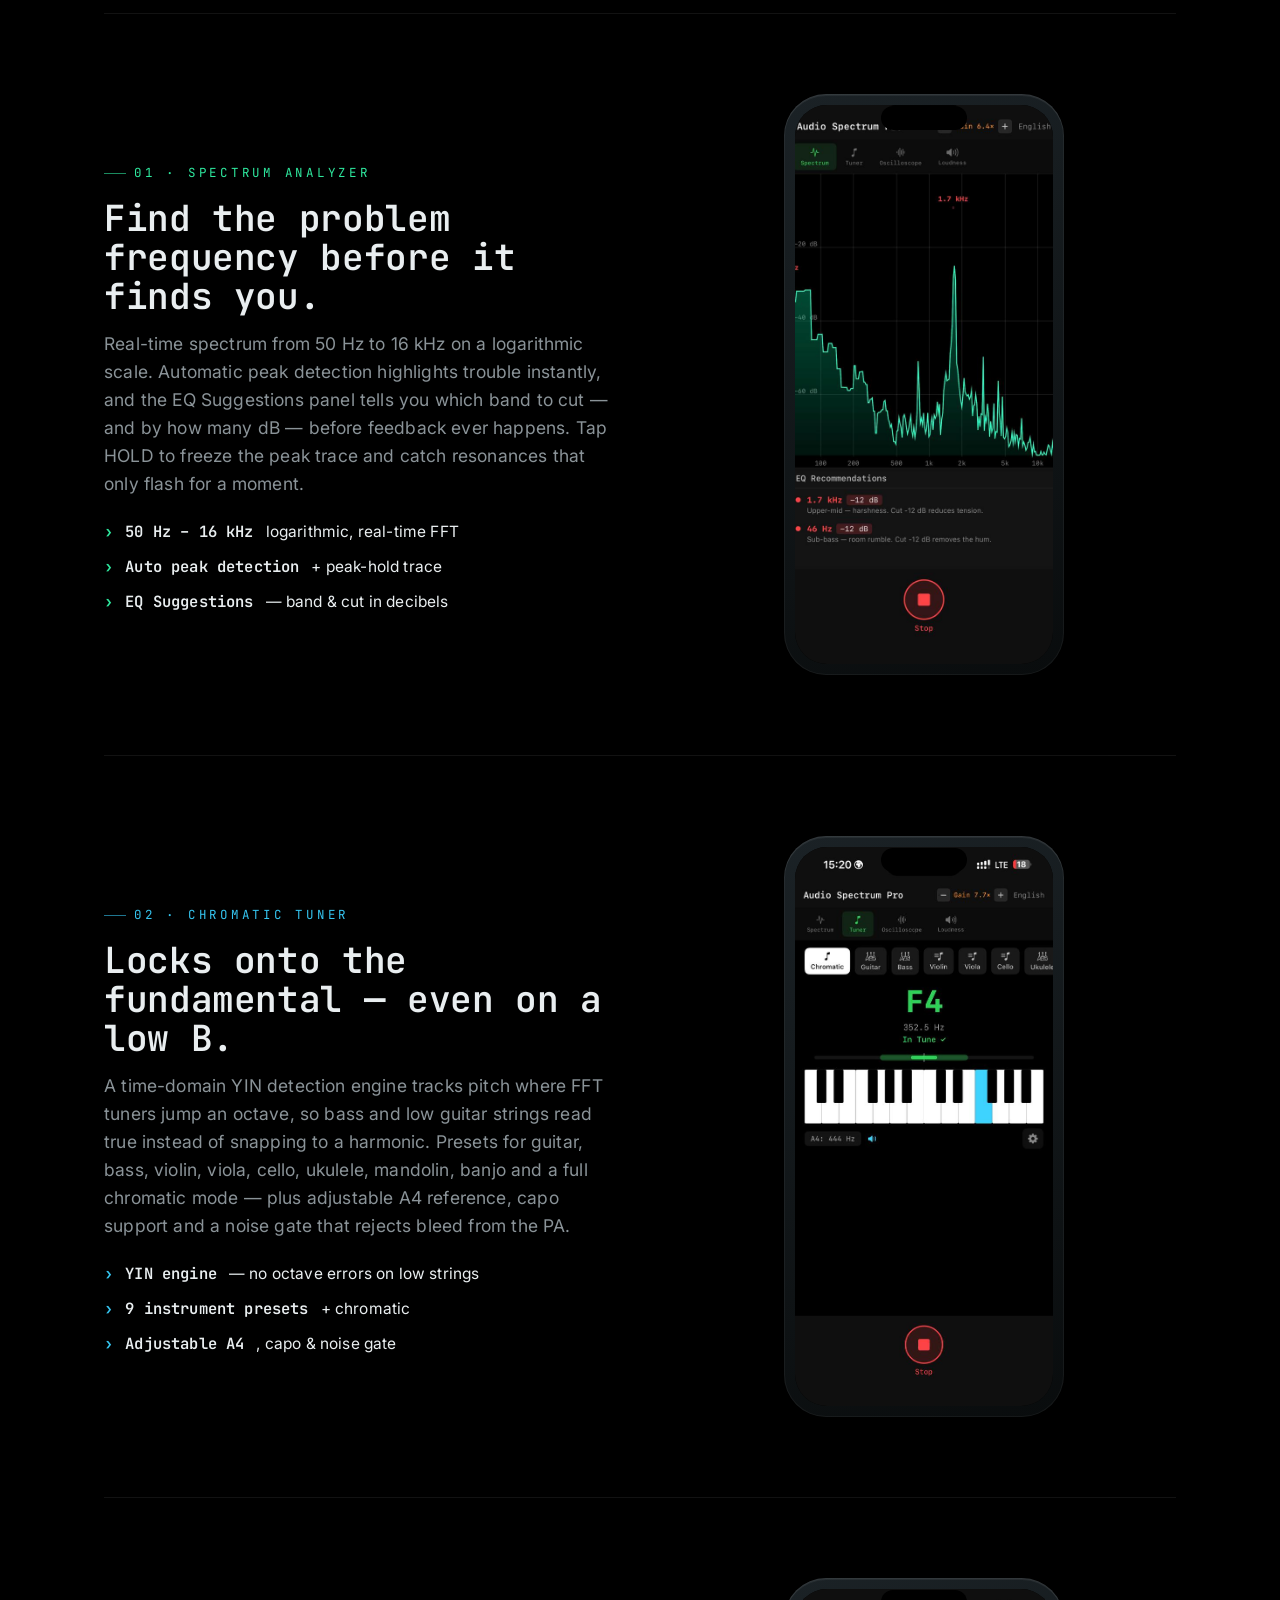
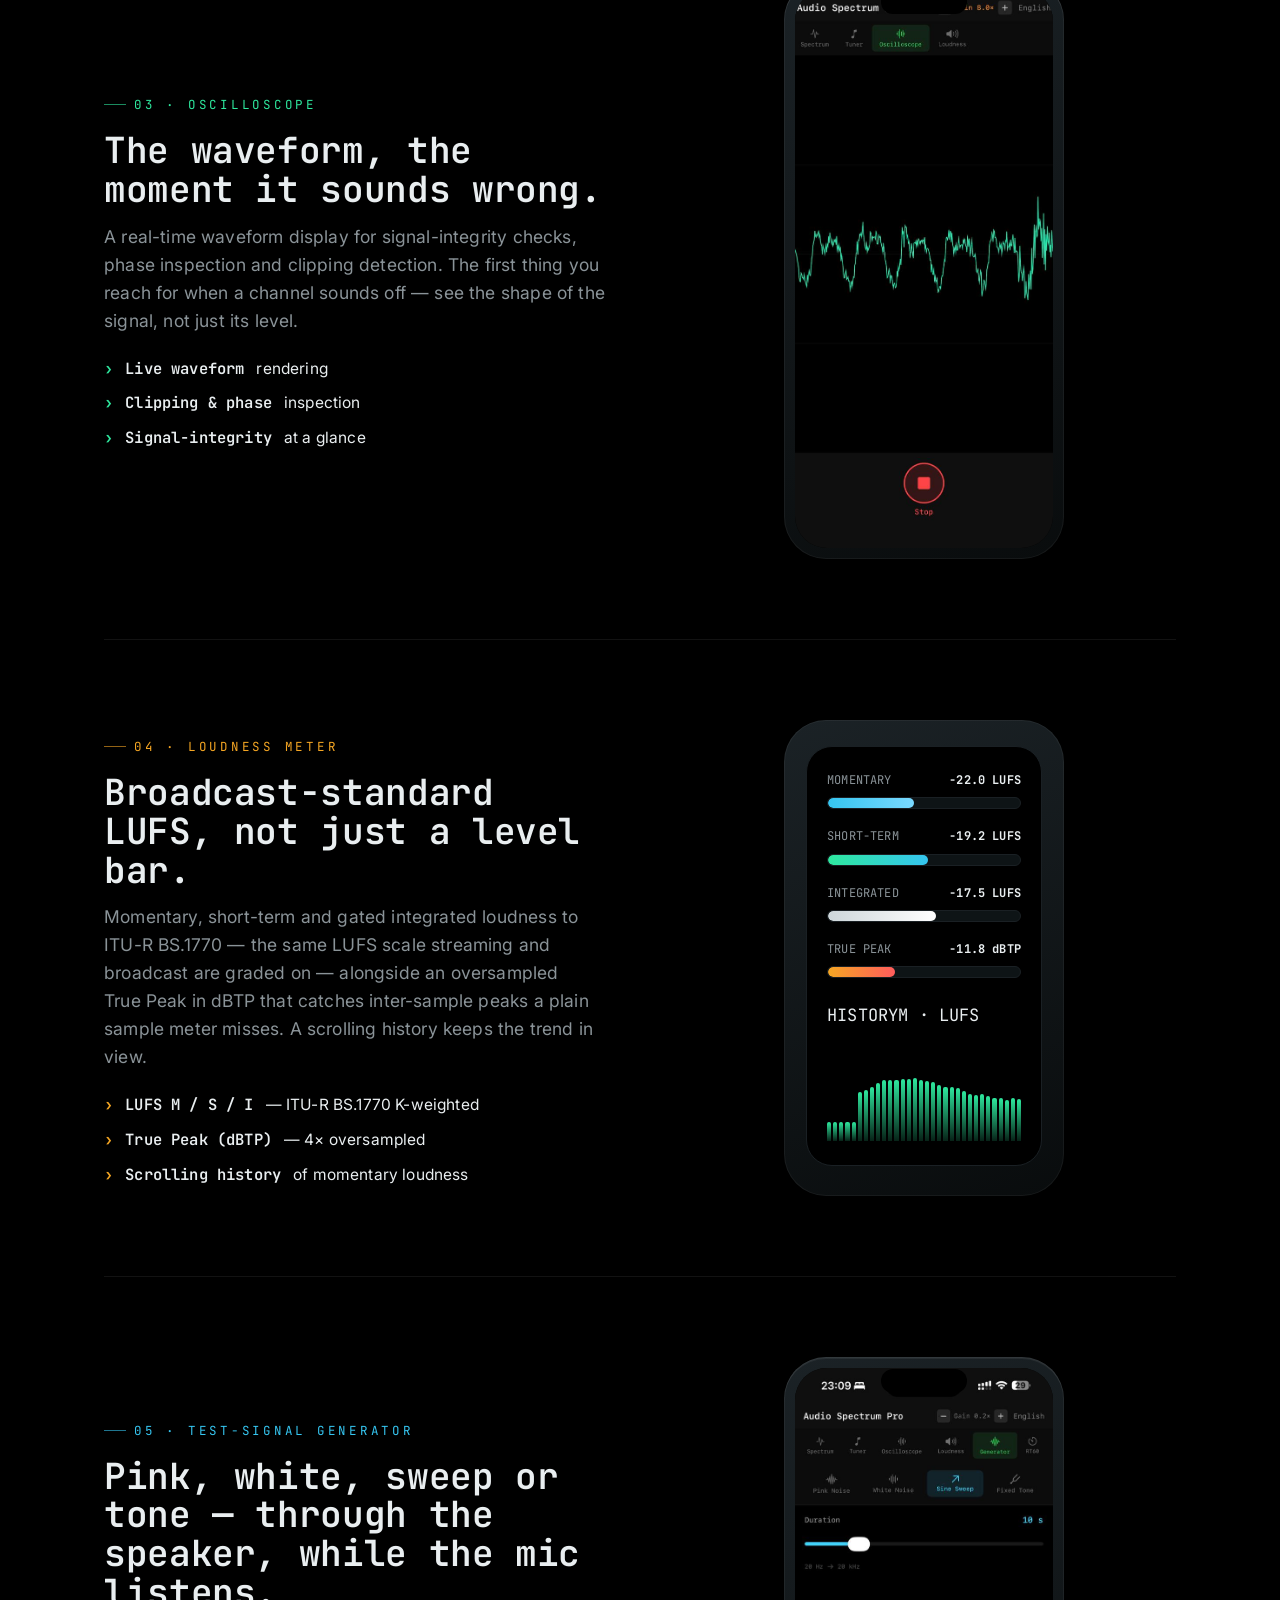
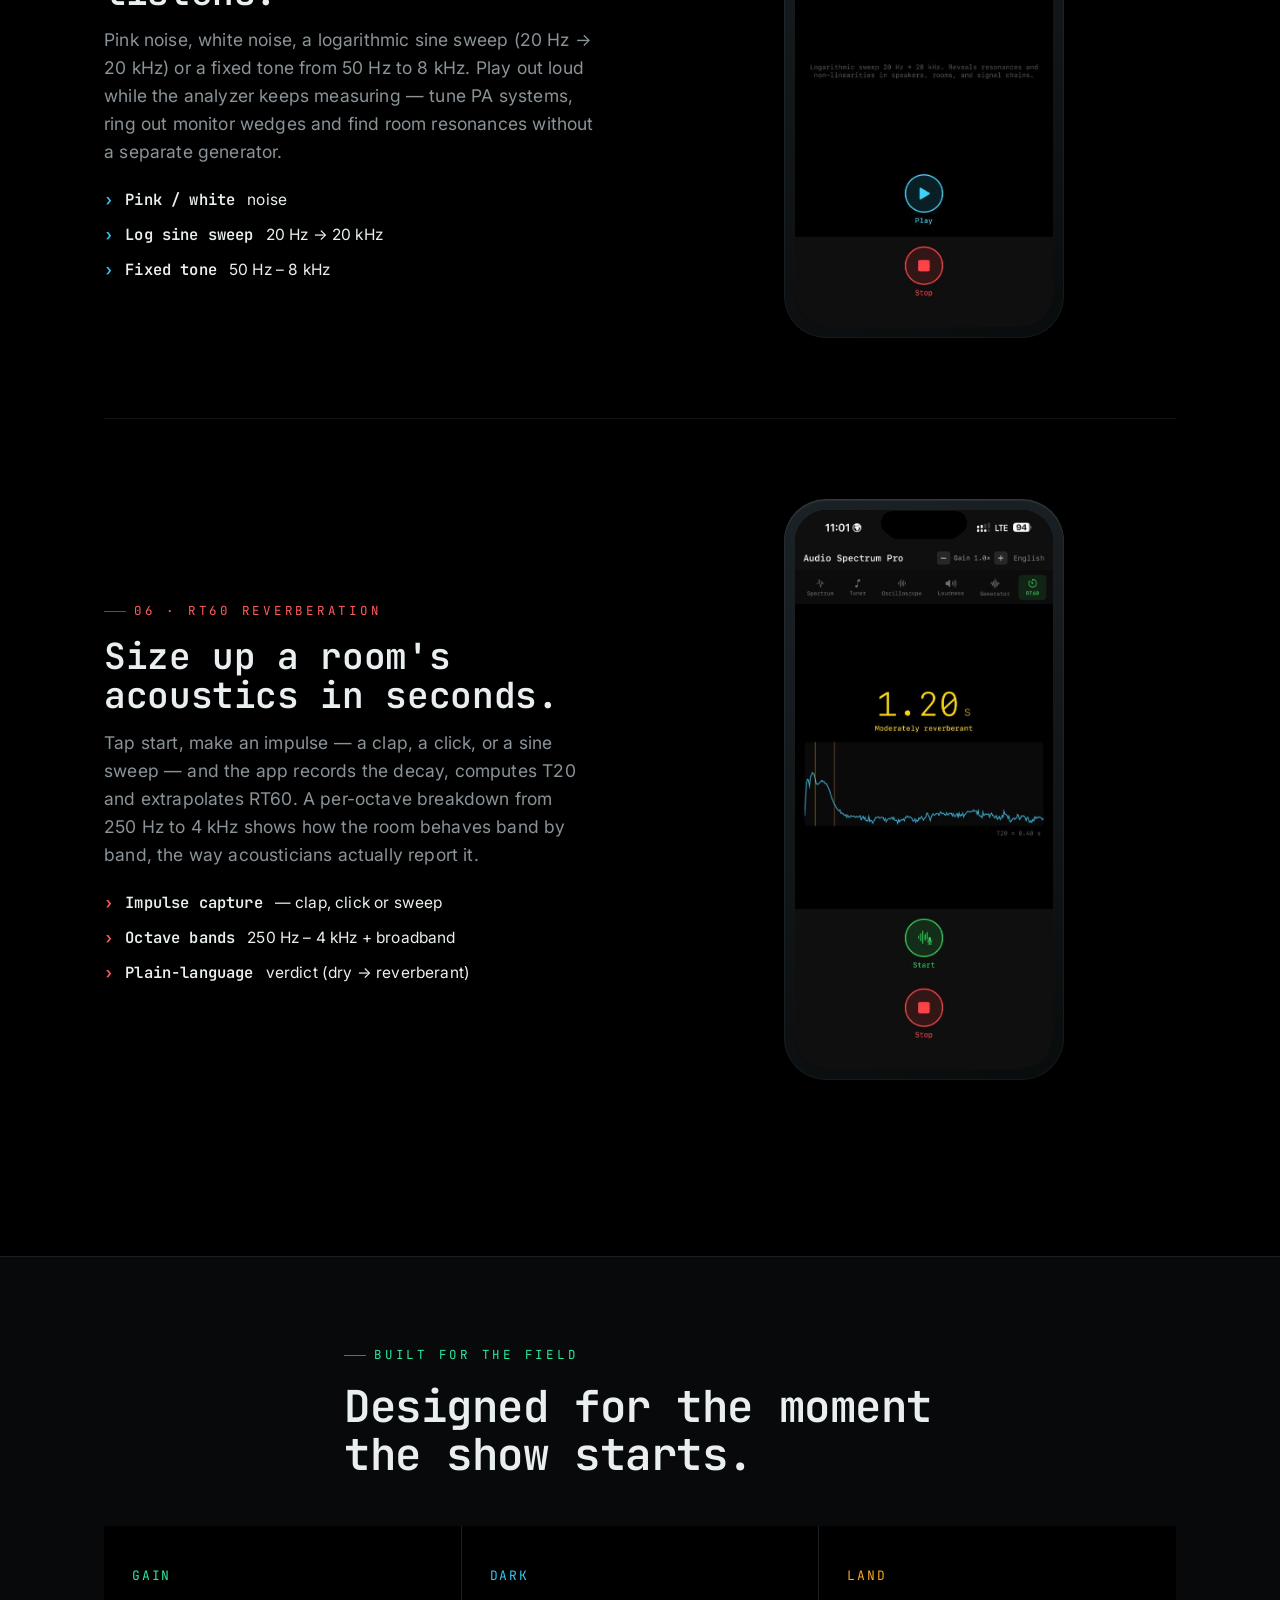
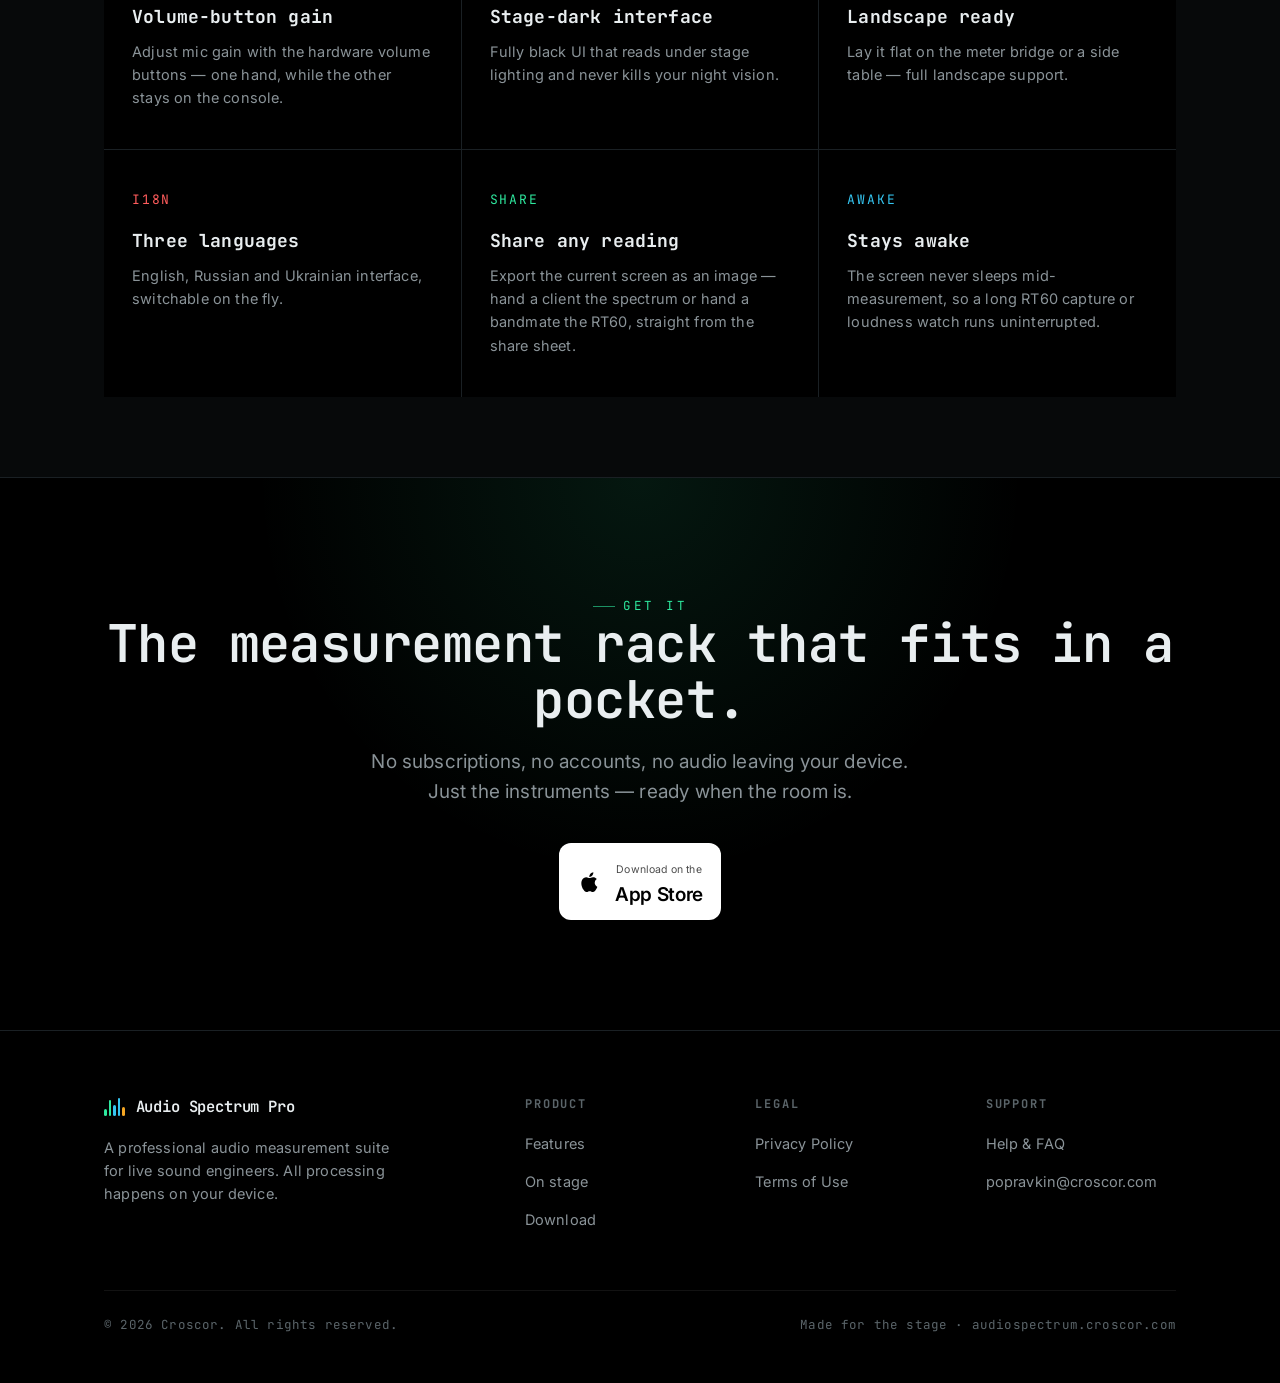
==== commit 184ff9dc: "Landing v1.1: live App Store link, LUFS/YIN/octave-RT60/peak-hold copy, Umami analytics - Badges now" ====
--- a/AppStore/site/index.html
+++ b/AppStore/site/index.html
@@ -4,7 +4,7 @@
 <meta charset="UTF-8" />
 <meta name="viewport" content="width=device-width, initial-scale=1" />
 <title>Audio Spectrum Pro — measurement suite for live sound engineers</title>
-<meta name="description" content="A full audio measurement suite on your iPhone: spectrum analyzer, chromatic tuner, oscilloscope, loudness meter, test-signal generator and RT60 reverberation analysis. Built for the stage." />
+<meta name="description" content="A full audio measurement suite on your iPhone: spectrum analyzer, YIN chromatic tuner, oscilloscope, LUFS loudness metering (ITU-R BS.1770), test-signal generator and octave-band RT60 reverberation analysis. Built for the stage." />
 <meta name="theme-color" content="#000000" />
 <link rel="canonical" href="https://audiospectrum.croscor.com/" />
 <link rel="icon" href="assets/favicon.svg" type="image/svg+xml" />
@@ -18,6 +18,7 @@
 <link rel="preconnect" href="https://fonts.gstatic.com" crossorigin />
 <link href="https://fonts.googleapis.com/css2?family=Inter:wght@400;500;600&family=JetBrains+Mono:wght@400;500;600;700&display=swap" rel="stylesheet" />
 <link rel="stylesheet" href="assets/style.css" />
+<script defer src="https://umami.croscor.com/script.js" data-website-id="d35bdf89-edfa-47e9-8098-291993fa2cf1"></script>
 </head>
 <body>
 
@@ -48,17 +49,17 @@
         <h1>See the sound.<br /><span class="accent">Tame the room.</span></h1>
         <p class="hero-sub">A full measurement suite for live sound engineers — spectrum analyzer, chromatic tuner, oscilloscope, loudness meter, test-signal generator and RT60 reverberation analysis. One black screen, built for the stage.</p>
         <div class="cta-row" id="download">
-          <a class="badge-store" href="#" aria-label="Download on the App Store">
+          <a class="badge-store" href="https://apps.apple.com/app/id6780856025" target="_blank" rel="noopener" aria-label="Download on the App Store" data-umami-event="download-appstore">
             <svg viewBox="0 0 24 24" fill="currentColor" aria-hidden="true"><path d="M16.36 12.78c-.02-2.3 1.88-3.4 1.96-3.46-1.07-1.56-2.73-1.78-3.32-1.8-1.41-.14-2.76.83-3.48.83-.72 0-1.82-.81-3-.79-1.54.02-2.96.9-3.75 2.28-1.6 2.78-.41 6.89 1.15 9.14.76 1.1 1.67 2.34 2.86 2.29 1.15-.05 1.58-.74 2.97-.74 1.39 0 1.78.74 3 .72 1.24-.02 2.02-1.12 2.78-2.23.88-1.28 1.24-2.52 1.26-2.58-.03-.01-2.41-.92-2.43-3.65zM14.12 6.0c.64-.78 1.07-1.86.95-2.94-.92.04-2.04.61-2.7 1.39-.59.69-1.11 1.79-.97 2.85 1.03.08 2.08-.52 2.72-1.3z"/></svg>
-            <span><span class="bs-small">Coming soon to the</span><br /><span class="bs-big">App&nbsp;Store</span></span>
+            <span><span class="bs-small">Download on the</span><br /><span class="bs-big">App&nbsp;Store</span></span>
           </a>
-          <span class="badge-note">Launching on iOS 16.2+ · iPhone &amp; iPad</span>
+          <span class="badge-note">On the App Store · iOS 16.2+ · iPhone &amp; iPad</span>
         </div>
         <div class="hero-stats">
           <div class="st"><b class="g">6</b><span>instruments</span></div>
           <div class="st"><b class="c">50 Hz–16 kHz</b><span>real-time FFT</span></div>
-          <div class="st"><b class="a">±0.01¢</b><span>tuner precision</span></div>
-          <div class="st"><b>RT60 · T20</b><span>room acoustics</span></div>
+          <div class="st"><b class="a">LUFS</b><span>BS.1770 metering</span></div>
+          <div class="st"><b>RT60</b><span>octave bands</span></div>
         </div>
       </div>
       <div class="hero-device reveal in">
@@ -96,10 +97,10 @@
       <div class="feature-text">
         <span class="kicker">01 · Spectrum analyzer</span>
         <h3>Find the problem frequency before it finds you.</h3>
-        <p>Real-time spectrum from 50&nbsp;Hz to 16&nbsp;kHz on a logarithmic scale. Automatic peak detection highlights trouble instantly, and the EQ&nbsp;Suggestions panel tells you which band to cut — and by how many dB — before feedback ever happens.</p>
+        <p>Real-time spectrum from 50&nbsp;Hz to 16&nbsp;kHz on a logarithmic scale. Automatic peak detection highlights trouble instantly, and the EQ&nbsp;Suggestions panel tells you which band to cut — and by how many dB — before feedback ever happens. Tap HOLD to freeze the peak trace and catch resonances that only flash for a moment.</p>
         <ul class="spec-list">
           <li><b>50 Hz – 16 kHz</b> logarithmic, real-time FFT</li>
-          <li><b>Auto peak detection</b> with frequency readout</li>
+          <li><b>Auto peak detection</b> + peak-hold trace</li>
           <li><b>EQ Suggestions</b> — band &amp; cut in decibels</li>
         </ul>
       </div>
@@ -110,10 +111,10 @@
     <div class="feature c reveal">
       <div class="feature-text">
         <span class="kicker cyan">02 · Chromatic tuner</span>
-        <h3>Hundredths-of-a-cent pitch, for any instrument.</h3>
-        <p>High-precision detection with a clean in-tune indicator. Presets for guitar, bass, violin, viola, cello, ukulele, mandolin, banjo and a full chromatic mode — plus adjustable A4 reference, capo support and a noise gate that rejects bleed from the PA.</p>
-        <ul class="spec-list">
-          <li><b>±0.01 cent</b> pitch resolution</li>
+        <h3>Locks onto the fundamental — even on a low B.</h3>
+        <p>A time-domain YIN detection engine tracks pitch where FFT tuners jump an octave, so bass and low guitar strings read true instead of snapping to a harmonic. Presets for guitar, bass, violin, viola, cello, ukulele, mandolin, banjo and a full chromatic mode — plus adjustable A4 reference, capo support and a noise gate that rejects bleed from the PA.</p>
+        <ul class="spec-list">
+          <li><b>YIN engine</b> — no octave errors on low strings</li>
           <li><b>9 instrument presets</b> + chromatic</li>
           <li><b>Adjustable A4</b>, capo &amp; noise gate</li>
         </ul>
@@ -140,26 +141,34 @@
     <div class="feature a reveal">
       <div class="feature-text">
         <span class="kicker amber">04 · Loudness meter</span>
-        <h3>RMS and true-peak, side by side.</h3>
-        <p>Simultaneous RMS and true-peak readout with a scrolling history graph. Watch your average level and catch peak spikes before they slam your limiters — 120 frames of history keep the trend in view.</p>
-        <ul class="spec-list">
-          <li><b>RMS + true peak</b> simultaneously</li>
-          <li><b>120-frame</b> scrolling history</li>
-          <li><b>Limiter-safe</b> spike awareness</li>
+        <h3>Broadcast-standard LUFS, not just a level bar.</h3>
+        <p>Momentary, short-term and gated integrated loudness to ITU-R&nbsp;BS.1770 — the same LUFS scale streaming and broadcast are graded on — alongside an oversampled True&nbsp;Peak in dBTP that catches inter-sample peaks a plain sample meter misses. A scrolling history keeps the trend in view.</p>
+        <ul class="spec-list">
+          <li><b>LUFS M / S / I</b> — ITU-R BS.1770 K-weighted</li>
+          <li><b>True Peak (dBTP)</b> — 4× oversampled</li>
+          <li><b>Scrolling history</b> of momentary loudness</li>
         </ul>
       </div>
       <div class="feature-media">
         <div class="meter-card" id="loudMeter">
           <div class="meter-inner">
             <div class="meter-row">
-              <div class="lbl mono"><span>RMS</span><b data-rms>−12.0 dB</b></div>
-              <div class="bar-track"><div class="bar-fill rms"></div></div>
+              <div class="lbl mono"><span>MOMENTARY</span><b data-m>−18.0 LUFS</b></div>
+              <div class="bar-track"><div class="bar-fill m"></div></div>
             </div>
             <div class="meter-row">
-              <div class="lbl mono"><span>TRUE PEAK</span><b data-peak>−3.0 dB</b></div>
+              <div class="lbl mono"><span>SHORT-TERM</span><b data-s>−20.0 LUFS</b></div>
+              <div class="bar-track"><div class="bar-fill s"></div></div>
+            </div>
+            <div class="meter-row">
+              <div class="lbl mono"><span>INTEGRATED</span><b data-i>−23.0 LUFS</b></div>
+              <div class="bar-track"><div class="bar-fill i"></div></div>
+            </div>
+            <div class="meter-row">
+              <div class="lbl mono"><span>TRUE PEAK</span><b data-peak>−1.0 dBTP</b></div>
               <div class="bar-track"><div class="bar-fill peak"></div></div>
             </div>
-            <div class="lbl mono" style="margin-top:6px"><span>HISTORY</span><span>120 f</span></div>
+            <div class="lbl mono" style="margin-top:6px"><span>HISTORY</span><span>M · LUFS</span></div>
             <div class="history"></div>
           </div>
         </div>
@@ -186,10 +195,10 @@
       <div class="feature-text">
         <span class="kicker red">06 · RT60 reverberation</span>
         <h3>Size up a room's acoustics in seconds.</h3>
-        <p>Tap start, make an impulse — a clap, a click, or a sine sweep — and the app records the decay, computes T20 and extrapolates RT60. Know instantly whether the room is working for you or against you.</p>
+        <p>Tap start, make an impulse — a clap, a click, or a sine sweep — and the app records the decay, computes T20 and extrapolates RT60. A per-octave breakdown from 250&nbsp;Hz to 4&nbsp;kHz shows how the room behaves band by band, the way acousticians actually report it.</p>
         <ul class="spec-list">
           <li><b>Impulse capture</b> — clap, click or sweep</li>
-          <li><b>T20 → RT60</b> extrapolation</li>
+          <li><b>Octave bands</b> 250 Hz – 4 kHz + broadband</li>
           <li><b>Plain-language</b> verdict (dry → reverberant)</li>
         </ul>
       </div>
@@ -225,6 +234,16 @@
         <span class="ic">i18n</span>
         <h4>Three languages</h4>
         <p>English, Russian and Ukrainian interface, switchable on the fly.</p>
+      </div>
+      <div class="field-cell">
+        <span class="ic">Share</span>
+        <h4>Share any reading</h4>
+        <p>Export the current screen as an image — hand a client the spectrum or hand a bandmate the RT60, straight from the share sheet.</p>
+      </div>
+      <div class="field-cell">
+        <span class="ic">Awake</span>
+        <h4>Stays awake</h4>
+        <p>The screen never sleeps mid-measurement, so a long RT60 capture or loudness watch runs uninterrupted.</p>
       </div>
     </div>
   </div>
@@ -237,9 +256,9 @@
     <h2>The measurement rack that fits in a pocket.</h2>
     <p>No subscriptions, no accounts, no audio leaving your device. Just the instruments — ready when the room is.</p>
     <div class="cta-row" style="justify-content:center">
-      <a class="badge-store" href="#" aria-label="Download on the App Store">
+      <a class="badge-store" href="https://apps.apple.com/app/id6780856025" target="_blank" rel="noopener" aria-label="Download on the App Store" data-umami-event="download-appstore">
         <svg viewBox="0 0 24 24" fill="currentColor" aria-hidden="true"><path d="M16.36 12.78c-.02-2.3 1.88-3.4 1.96-3.46-1.07-1.56-2.73-1.78-3.32-1.8-1.41-.14-2.76.83-3.48.83-.72 0-1.82-.81-3-.79-1.54.02-2.96.9-3.75 2.28-1.6 2.78-.41 6.89 1.15 9.14.76 1.1 1.67 2.34 2.86 2.29 1.15-.05 1.58-.74 2.97-.74 1.39 0 1.78.74 3 .72 1.24-.02 2.02-1.12 2.78-2.23.88-1.28 1.24-2.52 1.26-2.58-.03-.01-2.41-.92-2.43-3.65zM14.12 6.0c.64-.78 1.07-1.86.95-2.94-.92.04-2.04.61-2.7 1.39-.59.69-1.11 1.79-.97 2.85 1.03.08 2.08-.52 2.72-1.3z"/></svg>
-        <span><span class="bs-small">Coming soon to the</span><br /><span class="bs-big">App&nbsp;Store</span></span>
+        <span><span class="bs-small">Download on the</span><br /><span class="bs-big">App&nbsp;Store</span></span>
       </a>
     </div>
   </div>
--- a/AppStore/site/assets/style.css
+++ b/AppStore/site/assets/style.css
@@ -223,14 +223,16 @@
 .meter-row .lbl b { color: var(--text); }
 .bar-track { height: 12px; border-radius: 6px; background: #0e1416; overflow: hidden; border: 1px solid var(--line); }
 .bar-fill { height: 100%; width: 40%; border-radius: 6px; transition: width .12s linear; }
-.bar-fill.rms { background: linear-gradient(90deg, var(--green), var(--cyan)); }
+.bar-fill.m { background: linear-gradient(90deg, var(--cyan), #7ad9ff); }
+.bar-fill.s { background: linear-gradient(90deg, var(--green), var(--cyan)); }
+.bar-fill.i { background: linear-gradient(90deg, #cdd6da, #ffffff); }
 .bar-fill.peak { background: linear-gradient(90deg, var(--amber), var(--red)); }
-.history { flex: 1; display: flex; align-items: flex-end; gap: 2px; min-height: 120px; }
+.history { flex: 1; display: flex; align-items: flex-end; gap: 2px; min-height: 72px; }
 .history i { flex: 1; background: linear-gradient(180deg, var(--green), rgba(46,232,158,.15)); border-radius: 2px 2px 0 0; height: 20%; }
 
 /* ---------- field strip ---------- */
 .field { background: var(--bg-soft); border-top: 1px solid var(--line); border-bottom: 1px solid var(--line); }
-.field-grid { display: grid; grid-template-columns: repeat(4, 1fr); gap: 1px; background: var(--line); }
+.field-grid { display: grid; grid-template-columns: repeat(3, 1fr); gap: 1px; background: var(--line); }
 .field-cell { background: var(--bg); padding: 40px 28px; }
 .field-cell .ic { font-family: var(--mono); color: var(--green); font-size: 13px; letter-spacing: .14em; text-transform: uppercase; margin-bottom: 16px; display: block; }
 .field-cell h4 { font-family: var(--mono); font-size: 18px; margin: 0 0 8px; }
@@ -238,6 +240,8 @@
 .field-cell:nth-child(2) .ic { color: var(--cyan); }
 .field-cell:nth-child(3) .ic { color: var(--amber); }
 .field-cell:nth-child(4) .ic { color: var(--red); }
+.field-cell:nth-child(5) .ic { color: var(--green); }
+.field-cell:nth-child(6) .ic { color: var(--cyan); }
 
 /* ---------- CTA ---------- */
 .cta {
